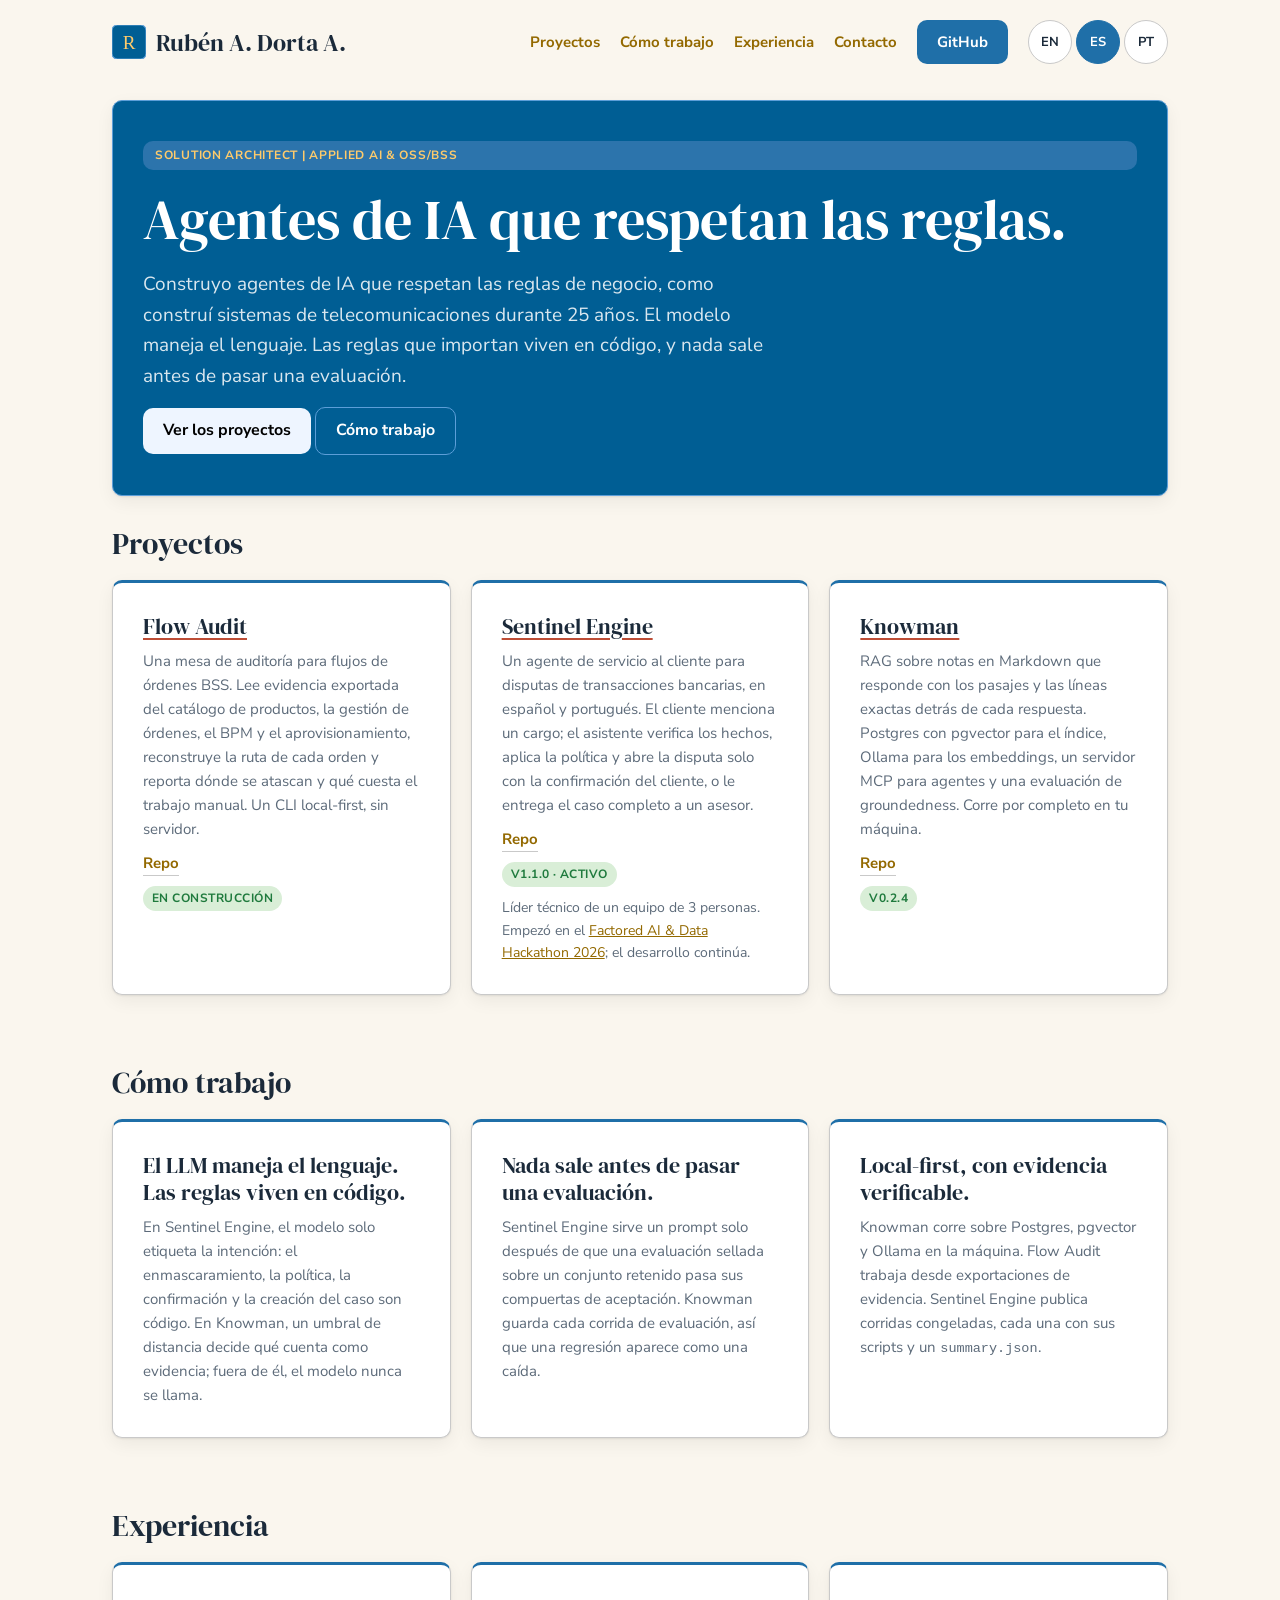
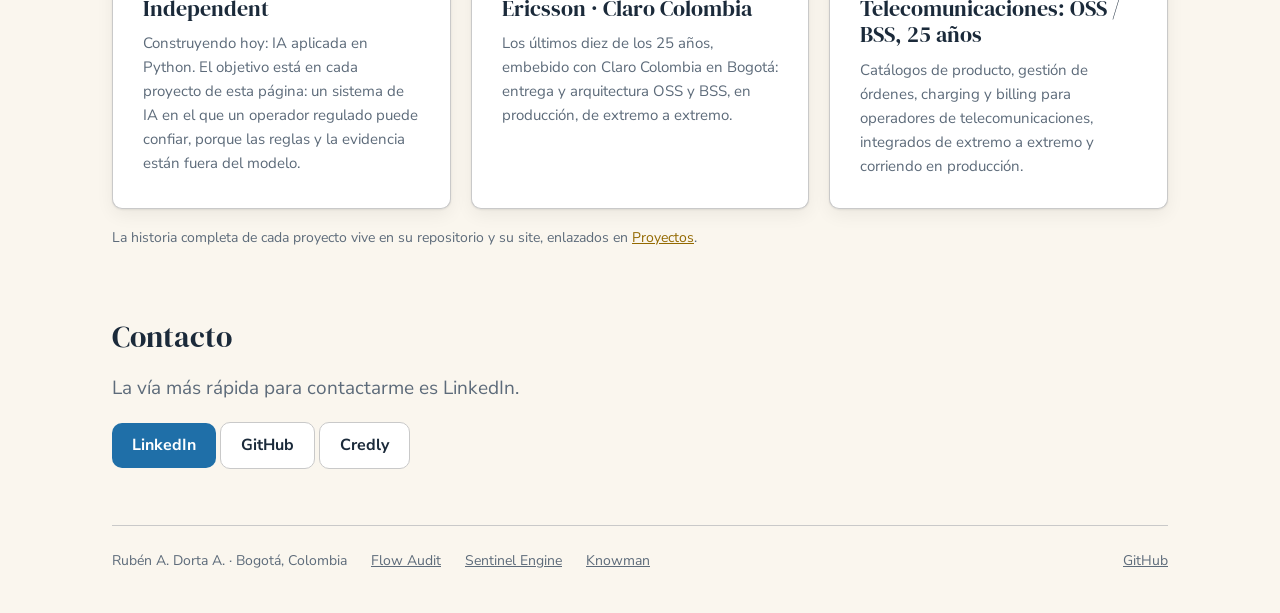
==== es-419/index.html @ e58eb640 "feat: add language buttons and es-419 and pt-br pages The site was English only while every project " ====
<!doctype html>
<html lang="es-419">
<head>
<meta charset="utf-8">
<meta name="viewport" content="width=device-width, initial-scale=1">
<title>Rubén A. Dorta A. · Solution Architect | Applied AI &amp; OSS/BSS</title>
<meta name="description" content="Solution Architect en Bogotá. 25 años de OSS/BSS en telecom detrás de agentes de IA, sistemas RAG y evaluaciones en Python: el modelo maneja el lenguaje, las reglas viven en código.">
<meta name="color-scheme" content="light dark">
<link rel="icon" href="../favicon.svg" type="image/svg+xml">
<link rel="stylesheet" href="../style.css">
<link rel="alternate" hreflang="en" href="https://rdorta27.github.io/">
<link rel="alternate" hreflang="es-419" href="https://rdorta27.github.io/es-419/">
<link rel="alternate" hreflang="pt-BR" href="https://rdorta27.github.io/pt-br/">
<link rel="alternate" hreflang="x-default" href="https://rdorta27.github.io/">
</head>
<body>
<a class="skip" href="#main">Saltar al contenido</a>
<div class="wrap">
  <header class="top">
    <a class="logo" href="index.html"><img src="../favicon.svg" width="34" height="34" alt="">Rubén A. Dorta A.</a>
    <nav aria-label="Principal"><a href="#projects">Proyectos</a><a href="#how">Cómo trabajo</a><a href="#experience">Experiencia</a><a href="#contact">Contacto</a><a class="cta" href="https://github.com/rdorta27">GitHub</a></nav>
    <nav class="langs" aria-label="Idioma"><a href="../" hreflang="en" lang="en">EN</a><a href="/" hreflang="es-419" lang="es-419" aria-current="true">ES</a><a href="../pt-br/" hreflang="pt-BR" lang="pt-BR">PT</a></nav>
  </header>

  <main id="main">
    <section id="home">
      <span class="eyebrow">Solution Architect | Applied AI &amp; OSS/BSS</span>
      <h1>Agentes de IA que <span>respetan las reglas</span>.</h1>
      <p class="lead">Construyo agentes de IA que respetan las reglas de negocio, como construí sistemas de telecomunicaciones durante 25 años. El modelo maneja el lenguaje. Las reglas que importan viven en código, y nada sale antes de pasar una evaluación.</p>
      <div class="row">
        <a class="btn" href="#projects">Ver los proyectos</a>
        <a class="btn alt" href="#how">Cómo trabajo</a>
      </div>
    </section>

    <section id="projects" aria-labelledby="projects-h">
      <h2 id="projects-h">Proyectos</h2>
      <div class="grid two">
        <article class="card project">
          <h3><a href="https://rdorta27.github.io/flow-audit-site/">Flow Audit</a></h3>
          <p>Una mesa de auditoría para flujos de órdenes BSS. Lee evidencia exportada del catálogo de productos, la gestión de órdenes, el BPM y el aprovisionamiento, reconstruye la ruta de cada orden y reporta dónde se atascan y qué cuesta el trabajo manual. Un CLI local-first, sin servidor.</p>
          <div class="links"><a href="https://github.com/rdorta27/flow-audit">Repo</a></div>
          <span class="status">En construcción</span>
        </article>
        <article class="card project">
          <h3><a href="https://rdorta27.github.io/sentinel-engine-site/">Sentinel Engine</a></h3>
          <p>Un agente de servicio al cliente para disputas de transacciones bancarias, en español y portugués. El cliente menciona un cargo; el asistente verifica los hechos, aplica la política y abre la disputa solo con la confirmación del cliente, o le entrega el caso completo a un asesor.</p>
          <div class="links"><a href="https://github.com/rdorta27/sentinel-engine">Repo</a></div>
          <span class="status">v1.1.0 · activo</span>
          <p class="note">Líder técnico de un equipo de 3 personas. Empezó en el <a href="https://github.com/rdorta27/factored-hackathon-2026-sentinel-engine">Factored AI &amp; Data Hackathon 2026</a>; el desarrollo continúa.</p>
        </article>
        <article class="card project">
          <h3><a href="https://rdorta27.github.io/knowman-site/">Knowman</a></h3>
          <p>RAG sobre notas en Markdown que responde con los pasajes y las líneas exactas detrás de cada respuesta. Postgres con pgvector para el índice, Ollama para los embeddings, un servidor MCP para agentes y una evaluación de groundedness. Corre por completo en tu máquina.</p>
          <div class="links"><a href="https://github.com/rdorta27/knowman">Repo</a></div>
          <span class="status">v0.2.4</span>
        </article>
      </div>
    </section>

    <section id="how" aria-labelledby="how-h">
      <h2 id="how-h">Cómo trabajo</h2>
      <div class="grid">
        <div class="card">
          <h3>El LLM maneja el lenguaje. Las reglas viven en código.</h3>
          <p>En Sentinel Engine, el modelo solo etiqueta la intención: el enmascaramiento, la política, la confirmación y la creación del caso son código. En Knowman, un umbral de distancia decide qué cuenta como evidencia; fuera de él, el modelo nunca se llama.</p>
        </div>
        <div class="card">
          <h3>Nada sale antes de pasar una evaluación.</h3>
          <p>Sentinel Engine sirve un prompt solo después de que una evaluación sellada sobre un conjunto retenido pasa sus compuertas de aceptación. Knowman guarda cada corrida de evaluación, así que una regresión aparece como una caída.</p>
        </div>
        <div class="card">
          <h3>Local-first, con evidencia verificable.</h3>
          <p>Knowman corre sobre Postgres, pgvector y Ollama en la máquina. Flow Audit trabaja desde exportaciones de evidencia. Sentinel Engine publica corridas congeladas, cada una con sus scripts y un <code>summary.json</code>.</p>
        </div>
      </div>
    </section>

    <section id="experience" aria-labelledby="experience-h">
      <h2 id="experience-h">Experiencia</h2>
      <div class="grid two">
        <div class="card">
          <h3>Independent</h3>
          <p>Construyendo hoy: IA aplicada en Python. El objetivo está en cada proyecto de esta página: un sistema de IA en el que un operador regulado puede confiar, porque las reglas y la evidencia están fuera del modelo.</p>
        </div>
        <div class="card">
          <h3>Ericsson · Claro Colombia</h3>
          <p>Los últimos diez de los 25 años, embebido con Claro Colombia en Bogotá: entrega y arquitectura OSS y BSS, en producción, de extremo a extremo.</p>
        </div>
        <div class="card">
          <h3>Telecomunicaciones: OSS / BSS, 25 años</h3>
          <p>Catálogos de producto, gestión de órdenes, charging y billing para operadores de telecomunicaciones, integrados de extremo a extremo y corriendo en producción.</p>
        </div>
      </div>
      <p class="note">La historia completa de cada proyecto vive en su repositorio y su site, enlazados en <a href="#projects">Proyectos</a>.</p>
    </section>

    <section id="contact" aria-labelledby="contact-h">
      <h2 id="contact-h">Contacto</h2>
      <p class="lead">La vía más rápida para contactarme es LinkedIn.</p>
      <div class="row">
        <a class="btn" href="https://www.linkedin.com/in/ruben-a-dorta/">LinkedIn</a>
        <a class="btn alt" href="https://github.com/rdorta27">GitHub</a>
        <a class="btn alt" href="https://www.credly.com/users/ruben-dorta/badges">Credly</a>
      </div>
    </section>
  </main>

  <footer>
    <span>Rubén A. Dorta A. · Bogotá, Colombia</span>
    <a href="https://github.com/rdorta27/flow-audit">Flow Audit</a>
    <a href="https://github.com/rdorta27/sentinel-engine">Sentinel Engine</a>
    <a href="https://github.com/rdorta27/knowman">Knowman</a>
    <a class="grow" href="https://github.com/rdorta27">GitHub</a>
  </footer>
</div>
</body>
</html>
---- style.css ----
/* Personal site of Rubén Dorta.
   Theme: "Mediterráneo", from Theme Studio (~/theme-studio, core/www/styles/themes/mediterraneo.css).
   Palette by Theme Studio: cream background, tile blue, terracotta and gold; the hero carries
   the theme's color view (azulejo deep blue #005e94). Dark mode from the theme's dark view.
   Fonts: DM Serif Display (headings, 400) and Nunito Sans (body), OFL, served from fonts/. */

@font-face {
  font-family: "DM Serif Display";
  font-style: normal;
  font-weight: 400;
  font-display: swap;
  src: url("fonts/dm-serif-display/dm-serif-display-400.woff2") format("woff2");
}
@font-face {
  font-family: "Nunito Sans";
  font-style: normal;
  font-weight: 400;
  font-display: swap;
  src: url("fonts/nunito-sans/nunito-sans-400.woff2") format("woff2");
}
@font-face {
  font-family: "Nunito Sans";
  font-style: normal;
  font-weight: 700;
  font-display: swap;
  src: url("fonts/nunito-sans/nunito-sans-700.woff2") format("woff2");
}

:root {
  --bg: #faf6ee; --card: #ffffff; --ink: #1b2a3a; --muted: #5d6b7a;
  --line: #c9c9c9; --line-strong: #939393;
  --brand: #1f6fa8; --brand-hover: #0d669f; --on-brand: #ffffff;
  --deep: #005e94; --deep-card: #2c74ac; --deep-border: #5c9ed8;
  --accent: #936900; --accent-hover: #805b00; --tile-accent: #fff2e3;
  --secondary: #bd4d36;
  --ok: #1f7a3d; --ok-bg: #d9eed7;
  --focus: #936900;
  --serif: "DM Serif Display", Georgia, serif;
  --sans: "Nunito Sans", system-ui, -apple-system, "Segoe UI", Roboto, Arial, sans-serif;
  --mono: ui-monospace, "Liberation Mono", Menlo, Consolas, monospace;
  --radius: 10px;
  --shadow: 0 1px 2px rgba(0, 0, 0, 0.08), 0 6px 18px rgba(0, 0, 0, 0.06);
  --shadow-strong: 0 2px 4px rgba(0, 0, 0, 0.10), 0 12px 32px rgba(0, 0, 0, 0.10);
}
@media (prefers-color-scheme: dark) {
  :root:not([data-theme="light"]) {
    --bg: #10202e; --card: #182c3d; --ink: #f3ece0; --muted: #b1c1d4;
    --line: #3a4a59; --line-strong: #6a7a8b;
    --brand: #5fa8d8; --brand-hover: #68b1e1; --on-brand: #000000;
    --deep: #005e94; --deep-card: #2c74ac; --deep-border: #97ccff;
    --accent: #f2c14e; --accent-hover: #fac855; --tile-accent: #43321a;
    --secondary: #e07a5f;
    --ok: #4ca360; --ok-bg: #283929;
    --focus: #f2c14e;
    --shadow: none; --shadow-strong: none;
  }
}
*, *::before, *::after { box-sizing: border-box; }
html { scroll-behavior: smooth; }
body { margin: 0; background: var(--bg); color: var(--ink); font: 400 16px/1.6 var(--sans); }
::selection { background: #f2bd58; }
a { color: var(--accent); }
a:hover { color: var(--accent-hover); }
:focus-visible { outline: 2px solid var(--focus); outline-offset: 2px; }
.skip { position: absolute; left: -999px; top: 8px; background: var(--brand); color: var(--on-brand); padding: 8px 14px; border-radius: var(--radius); z-index: 10; }
.skip:focus { left: 8px; }
.wrap { max-width: 1120px; margin: 0 auto; padding: 0 32px; }
@media (max-width: 520px) { .wrap { padding: 0 16px; } }

header.top { display: flex; align-items: center; gap: 12px 20px; padding: 20px 0; flex-wrap: wrap; }
.logo { display: flex; align-items: center; gap: 10px; font: 400 24px var(--serif); color: var(--ink); text-decoration: none; }
nav { margin-left: auto; display: flex; gap: 6px 20px; flex-wrap: wrap; font-weight: 600; font-size: 15px; align-items: center; }
nav a { text-decoration: none; padding: 8px 0; }
.langs { display: inline-flex; gap: 4px; margin-left: 0; }
.langs a { display: inline-flex; align-items: center; justify-content: center; min-height: 44px; min-width: 44px; padding: 0 10px; border: 1px solid var(--line); border-radius: 999px; background: var(--card); font: 700 13px var(--sans); text-decoration: none; color: var(--ink); }
.langs a:hover { border-color: var(--line-strong); color: var(--ink); }
.langs a[aria-current="true"] { background: var(--brand); border-color: var(--brand); color: var(--on-brand); }
nav a.cta, .btn { display: inline-flex; align-items: center; min-height: 44px; padding: 10px 20px; border-radius: var(--radius); background: var(--brand); color: var(--on-brand); font-weight: 700; text-decoration: none; }
nav a.cta:hover, .btn:hover { background: var(--brand-hover); color: var(--on-brand); }
.btn.alt { background: var(--card); color: var(--ink); border: 1px solid var(--line); font-weight: 600; }
.btn.alt:hover { background: var(--card); color: var(--ink); border-color: var(--line-strong); }

.eyebrow { display: inline-block; font-size: 12px; font-weight: 700; letter-spacing: .06em; text-transform: uppercase; padding: 5px 12px; border-radius: var(--radius); background: var(--tile-accent); color: var(--accent); }
h1, h2, h3 { font-family: var(--serif); font-weight: 400; line-height: 1.2; margin: 0; }
h1 { font-size: clamp(34px, 6vw, 56px); }
h2 { font-size: clamp(26px, 4vw, 30px); }
h3 { font-size: 20px; }
.lead { font-size: 19px; color: var(--muted); max-width: 620px; margin: 0; }
section { padding: 30px 0 40px; display: flex; flex-direction: column; gap: 18px; }

/* Hero: the theme's color view — the deep azulejo band */
#home {
  background: var(--deep); color: #ffffff; border: 1px solid var(--deep-border);
  border-radius: var(--radius); box-shadow: var(--shadow);
  margin-top: 16px; padding: 40px 30px; gap: 16px;
}
#home .lead { color: #ffffff; opacity: .85; }
#home a { color: var(--tile-accent); }
#home a:hover { color: #fff5ea; }
#home .eyebrow { background: var(--deep-card); color: #ffcb6b; }
/* Buttons on the azulejo band: the theme's color-view components. */
#home .btn { background: #eef5ff; color: #000000; }
#home .btn:hover { background: #f0f6ff; color: #000000; }
#home .btn.alt { background: transparent; color: #ffffff; border: 1px solid var(--deep-border); }
#home .btn.alt:hover { background: rgba(255, 255, 255, 0.10); color: #ffffff; border-color: #ffffff; }

.grid { display: grid; grid-template-columns: repeat(auto-fit, minmax(260px, 1fr)); gap: 20px; }
.grid.two { grid-template-columns: repeat(auto-fit, minmax(300px, 1fr)); }
.card { background: var(--card); border: 1px solid var(--line); border-top: 3px solid var(--brand); border-radius: var(--radius); padding: 30px; display: flex; flex-direction: column; gap: 10px; min-width: 0; box-shadow: var(--shadow); }
.card p { margin: 0; color: var(--muted); font-size: 15px; line-height: 1.6; }
.card h3 { font-size: 22px; }
.card h3 a { color: var(--ink); text-decoration: underline; text-decoration-color: var(--secondary); text-decoration-thickness: 2px; text-underline-offset: 4px; }
.card h3 a:hover { color: var(--accent); }
.card .links { display: flex; gap: 16px; font-weight: 700; font-size: 15px; }
.card .links a { text-decoration: none; border-bottom: 1px solid var(--line); }
.card .links a:hover { border-bottom-color: var(--accent); }
.card p.note { font-size: 14px; }
.card p.note a { text-decoration: underline; }
.status { align-self: flex-start; font-size: 12px; font-weight: 700; letter-spacing: .04em; text-transform: uppercase; padding: 3px 9px; border-radius: 999px; background: var(--ok-bg); color: var(--ok); }
code { font-family: var(--mono); font-size: .9em; overflow-wrap: anywhere; }
.note { font-size: 14px; color: var(--muted); margin: 0; }

footer { border-top: 1px solid var(--line); margin-top: 16px; padding: 24px 0 40px; display: flex; gap: 12px 24px; flex-wrap: wrap; font-size: 14px; color: var(--muted); }
footer a { color: var(--muted); }
footer a:hover { color: var(--accent); }
footer .grow { margin-left: auto; }
@media (max-width: 520px) { .grow { margin-left: 0; } .lead { font-size: 17px; } .langs a { min-width: 0; padding: 0 8px; font-size: 12px; } }
@media (prefers-reduced-motion: reduce) { html { scroll-behavior: auto; } }
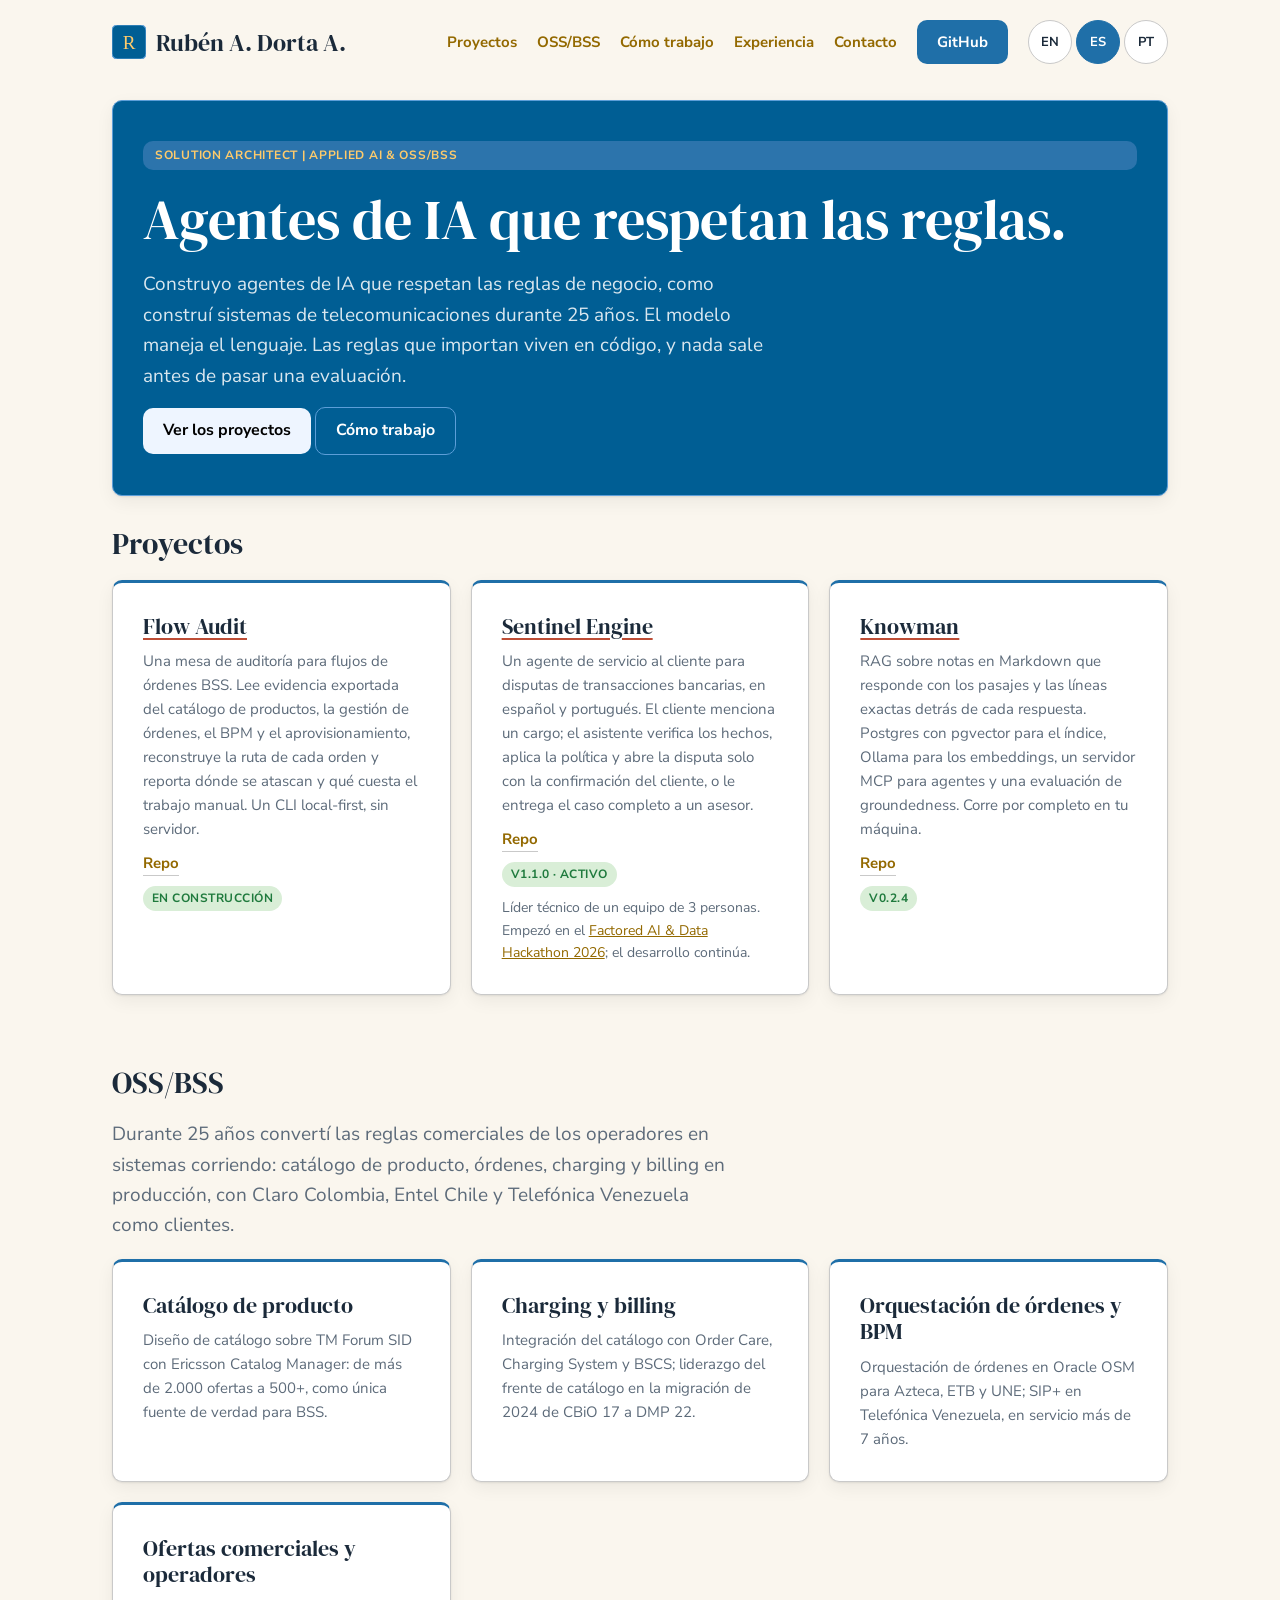
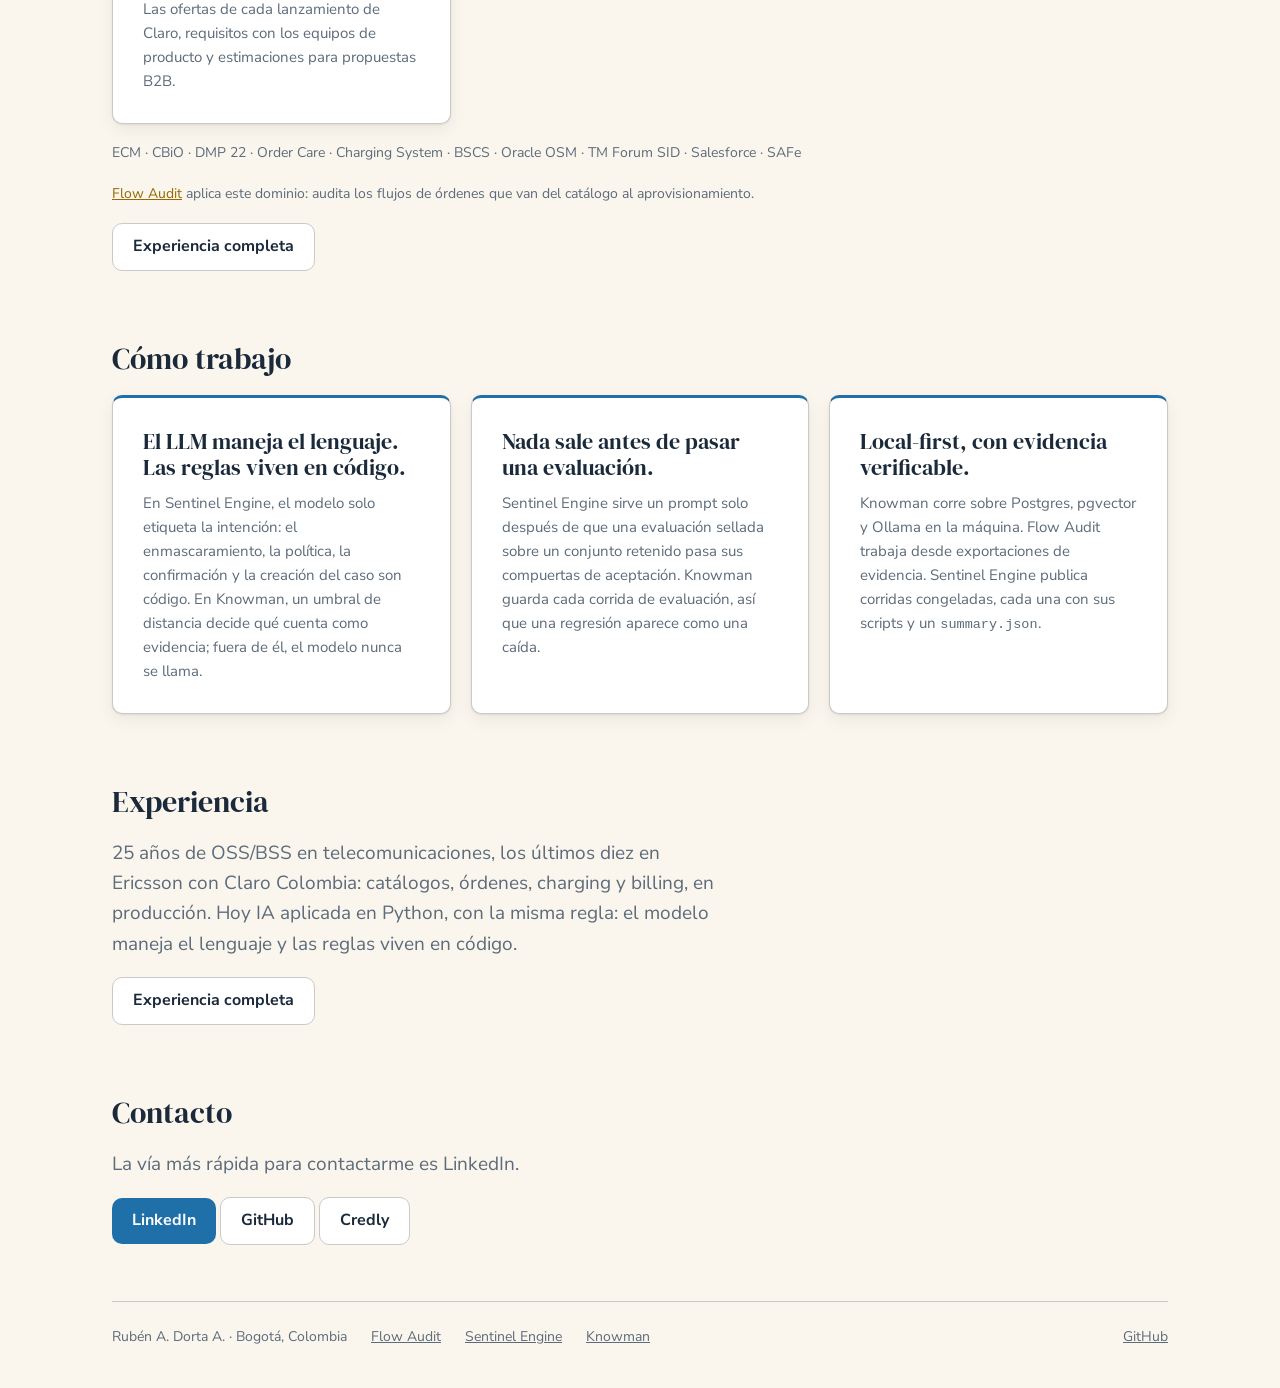
==== commit 219dbf1d: "feat: experience page and OSS/BSS section across the three languages The profile lacked a place for " ====
--- a/es-419/index.html
+++ b/es-419/index.html
@@ -4,7 +4,7 @@
 <meta charset="utf-8">
 <meta name="viewport" content="width=device-width, initial-scale=1">
 <title>Rubén A. Dorta A. · Solution Architect | Applied AI &amp; OSS/BSS</title>
-<meta name="description" content="Solution Architect en Bogotá. 25 años de OSS/BSS en telecom detrás de agentes de IA, sistemas RAG y evaluaciones en Python: el modelo maneja el lenguaje, las reglas viven en código.">
+<meta name="description" content="Solution Architect en Bogotá. 25 años de OSS/BSS en telecom — catálogo de producto, órdenes, charging y billing, en producción — detrás de agentes de IA, sistemas RAG y evaluaciones en Python: el modelo maneja el lenguaje, las reglas viven en código.">
 <meta name="color-scheme" content="light dark">
 <link rel="icon" href="../favicon.svg" type="image/svg+xml">
 <link rel="stylesheet" href="../style.css">
@@ -18,7 +18,7 @@
 <div class="wrap">
   <header class="top">
     <a class="logo" href="index.html"><img src="../favicon.svg" width="34" height="34" alt="">Rubén A. Dorta A.</a>
-    <nav aria-label="Principal"><a href="#projects">Proyectos</a><a href="#how">Cómo trabajo</a><a href="#experience">Experiencia</a><a href="#contact">Contacto</a><a class="cta" href="https://github.com/rdorta27">GitHub</a></nav>
+    <nav aria-label="Principal"><a href="#projects">Proyectos</a><a href="#oss-bss">OSS/BSS</a><a href="#how">Cómo trabajo</a><a href="experience.html">Experiencia</a><a href="#contact">Contacto</a><a class="cta" href="https://github.com/rdorta27">GitHub</a></nav>
     <nav class="langs" aria-label="Idioma"><a href="../" hreflang="en" lang="en">EN</a><a href="/" hreflang="es-419" lang="es-419" aria-current="true">ES</a><a href="../pt-br/" hreflang="pt-BR" lang="pt-BR">PT</a></nav>
   </header>
 
@@ -58,6 +58,20 @@
       </div>
     </section>
 
+    <section id="oss-bss" aria-labelledby="oss-bss-h">
+      <h2 id="oss-bss-h">OSS/BSS</h2>
+      <p class="lead">Durante 25 años convertí las reglas comerciales de los operadores en sistemas corriendo: catálogo de producto, órdenes, charging y billing en producción, con Claro Colombia, Entel Chile y Telefónica Venezuela como clientes.</p>
+      <div class="grid two">
+        <div class="card"><h3>Catálogo de producto</h3><p>Diseño de catálogo sobre TM Forum SID con Ericsson Catalog Manager: de más de 2.000 ofertas a 500+, como única fuente de verdad para BSS.</p></div>
+        <div class="card"><h3>Charging y billing</h3><p>Integración del catálogo con Order Care, Charging System y BSCS; liderazgo del frente de catálogo en la migración de 2024 de CBiO 17 a DMP 22.</p></div>
+        <div class="card"><h3>Orquestación de órdenes y BPM</h3><p>Orquestación de órdenes en Oracle OSM para Azteca, ETB y UNE; SIP+ en Telefónica Venezuela, en servicio más de 7 años.</p></div>
+        <div class="card"><h3>Ofertas comerciales y operadores</h3><p>Las ofertas de cada lanzamiento de Claro, requisitos con los equipos de producto y estimaciones para propuestas B2B.</p></div>
+      </div>
+      <p class="note">ECM · CBiO · DMP 22 · Order Care · Charging System · BSCS · Oracle OSM · TM Forum SID · Salesforce · SAFe</p>
+      <p class="note"><a href="https://rdorta27.github.io/flow-audit-site/">Flow Audit</a> aplica este dominio: audita los flujos de órdenes que van del catálogo al aprovisionamiento.</p>
+      <div class="row"><a class="btn alt" href="experience.html">Experiencia completa</a></div>
+    </section>
+
     <section id="how" aria-labelledby="how-h">
       <h2 id="how-h">Cómo trabajo</h2>
       <div class="grid">
@@ -78,21 +92,8 @@
 
     <section id="experience" aria-labelledby="experience-h">
       <h2 id="experience-h">Experiencia</h2>
-      <div class="grid two">
-        <div class="card">
-          <h3>Independent</h3>
-          <p>Construyendo hoy: IA aplicada en Python. El objetivo está en cada proyecto de esta página: un sistema de IA en el que un operador regulado puede confiar, porque las reglas y la evidencia están fuera del modelo.</p>
-        </div>
-        <div class="card">
-          <h3>Ericsson · Claro Colombia</h3>
-          <p>Los últimos diez de los 25 años, embebido con Claro Colombia en Bogotá: entrega y arquitectura OSS y BSS, en producción, de extremo a extremo.</p>
-        </div>
-        <div class="card">
-          <h3>Telecomunicaciones: OSS / BSS, 25 años</h3>
-          <p>Catálogos de producto, gestión de órdenes, charging y billing para operadores de telecomunicaciones, integrados de extremo a extremo y corriendo en producción.</p>
-        </div>
-      </div>
-      <p class="note">La historia completa de cada proyecto vive en su repositorio y su site, enlazados en <a href="#projects">Proyectos</a>.</p>
+      <p class="lead">25 años de OSS/BSS en telecomunicaciones, los últimos diez en Ericsson con Claro Colombia: catálogos, órdenes, charging y billing, en producción. Hoy IA aplicada en Python, con la misma regla: el modelo maneja el lenguaje y las reglas viven en código.</p>
+      <div class="row"><a class="btn alt" href="experience.html">Experiencia completa</a></div>
     </section>
 
     <section id="contact" aria-labelledby="contact-h">
--- a/style.css
+++ b/style.css
@@ -89,20 +89,29 @@
 section { padding: 30px 0 40px; display: flex; flex-direction: column; gap: 18px; }
 
 /* Hero: the theme's color view — the deep azulejo band */
-#home {
+#home, .band {
   background: var(--deep); color: #ffffff; border: 1px solid var(--deep-border);
   border-radius: var(--radius); box-shadow: var(--shadow);
   margin-top: 16px; padding: 40px 30px; gap: 16px;
 }
-#home .lead { color: #ffffff; opacity: .85; }
-#home a { color: var(--tile-accent); }
-#home a:hover { color: #fff5ea; }
-#home .eyebrow { background: var(--deep-card); color: #ffcb6b; }
+#home .lead, .band .lead { color: #ffffff; opacity: .85; }
+#home a, .band a { color: var(--tile-accent); }
+#home a:hover, .band a:hover { color: #fff5ea; }
+#home .eyebrow, .band .eyebrow { background: var(--deep-card); color: #ffcb6b; }
 /* Buttons on the azulejo band: the theme's color-view components. */
-#home .btn { background: #eef5ff; color: #000000; }
-#home .btn:hover { background: #f0f6ff; color: #000000; }
-#home .btn.alt { background: transparent; color: #ffffff; border: 1px solid var(--deep-border); }
-#home .btn.alt:hover { background: rgba(255, 255, 255, 0.10); color: #ffffff; border-color: #ffffff; }
+#home .btn, .band .btn { background: #eef5ff; color: #000000; }
+#home .btn:hover, .band .btn:hover { background: #f0f6ff; color: #000000; }
+#home .btn.alt, .band .btn.alt { background: transparent; color: #ffffff; border: 1px solid var(--deep-border); }
+#home .btn.alt:hover, .band .btn.alt:hover { background: rgba(255, 255, 255, 0.10); color: #ffffff; border-color: #ffffff; }
+
+/* Reverse-chronological timeline for the full experience page */
+.timeline { list-style: none; margin: 0; padding: 4px 0 4px 22px; border-left: 2px solid var(--line-strong); display: flex; flex-direction: column; gap: 30px; }
+.timeline .entry { position: relative; display: flex; flex-direction: column; gap: 6px; }
+.timeline .entry::before { content: ""; position: absolute; left: -29px; top: 7px; width: 12px; height: 12px; border-radius: 999px; background: var(--brand); box-shadow: 0 0 0 3px var(--bg); }
+.entry .role { font: 400 22px var(--serif); margin: 0; color: var(--ink); }
+.entry .meta { color: var(--muted); font-weight: 700; font-size: 14px; }
+.entry .context { margin: 0; color: var(--muted); font-size: 15px; }
+.entry .context b { color: var(--ink); }
 
 .grid { display: grid; grid-template-columns: repeat(auto-fit, minmax(260px, 1fr)); gap: 20px; }
 .grid.two { grid-template-columns: repeat(auto-fit, minmax(300px, 1fr)); }
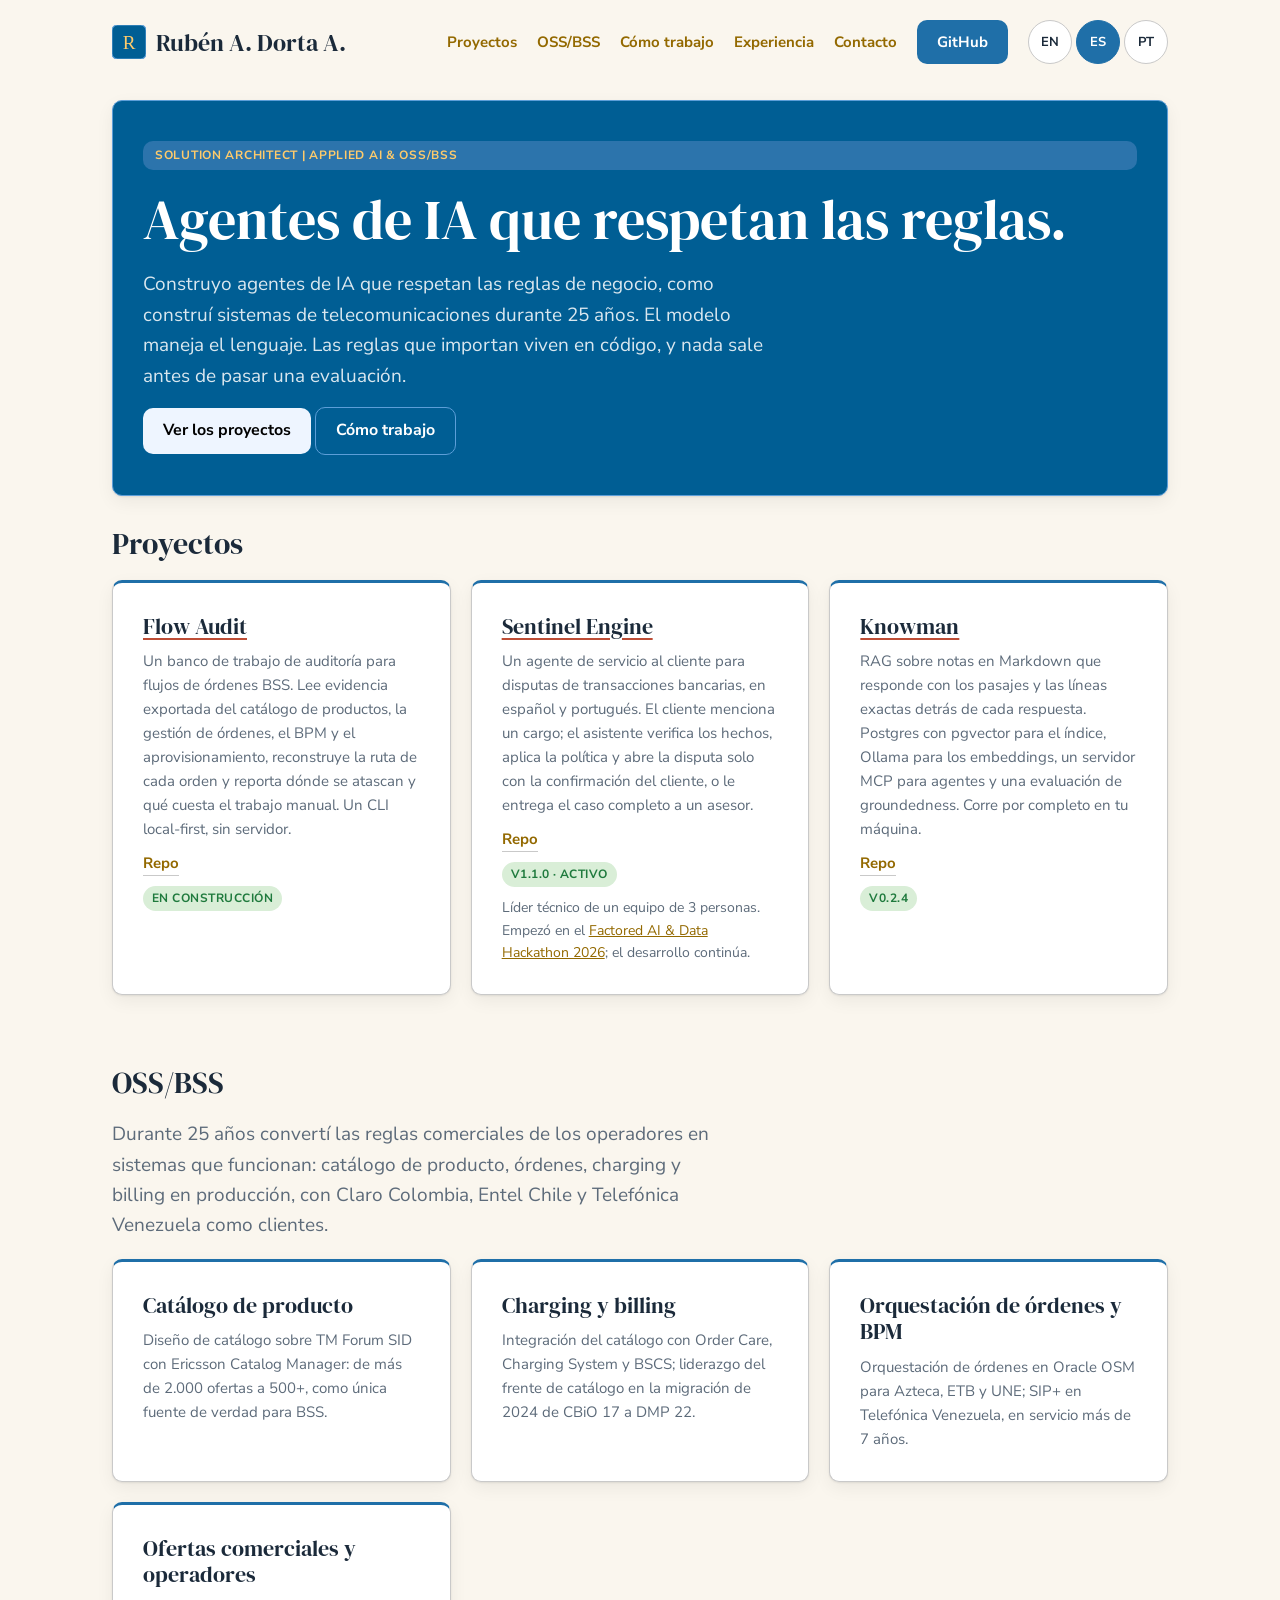
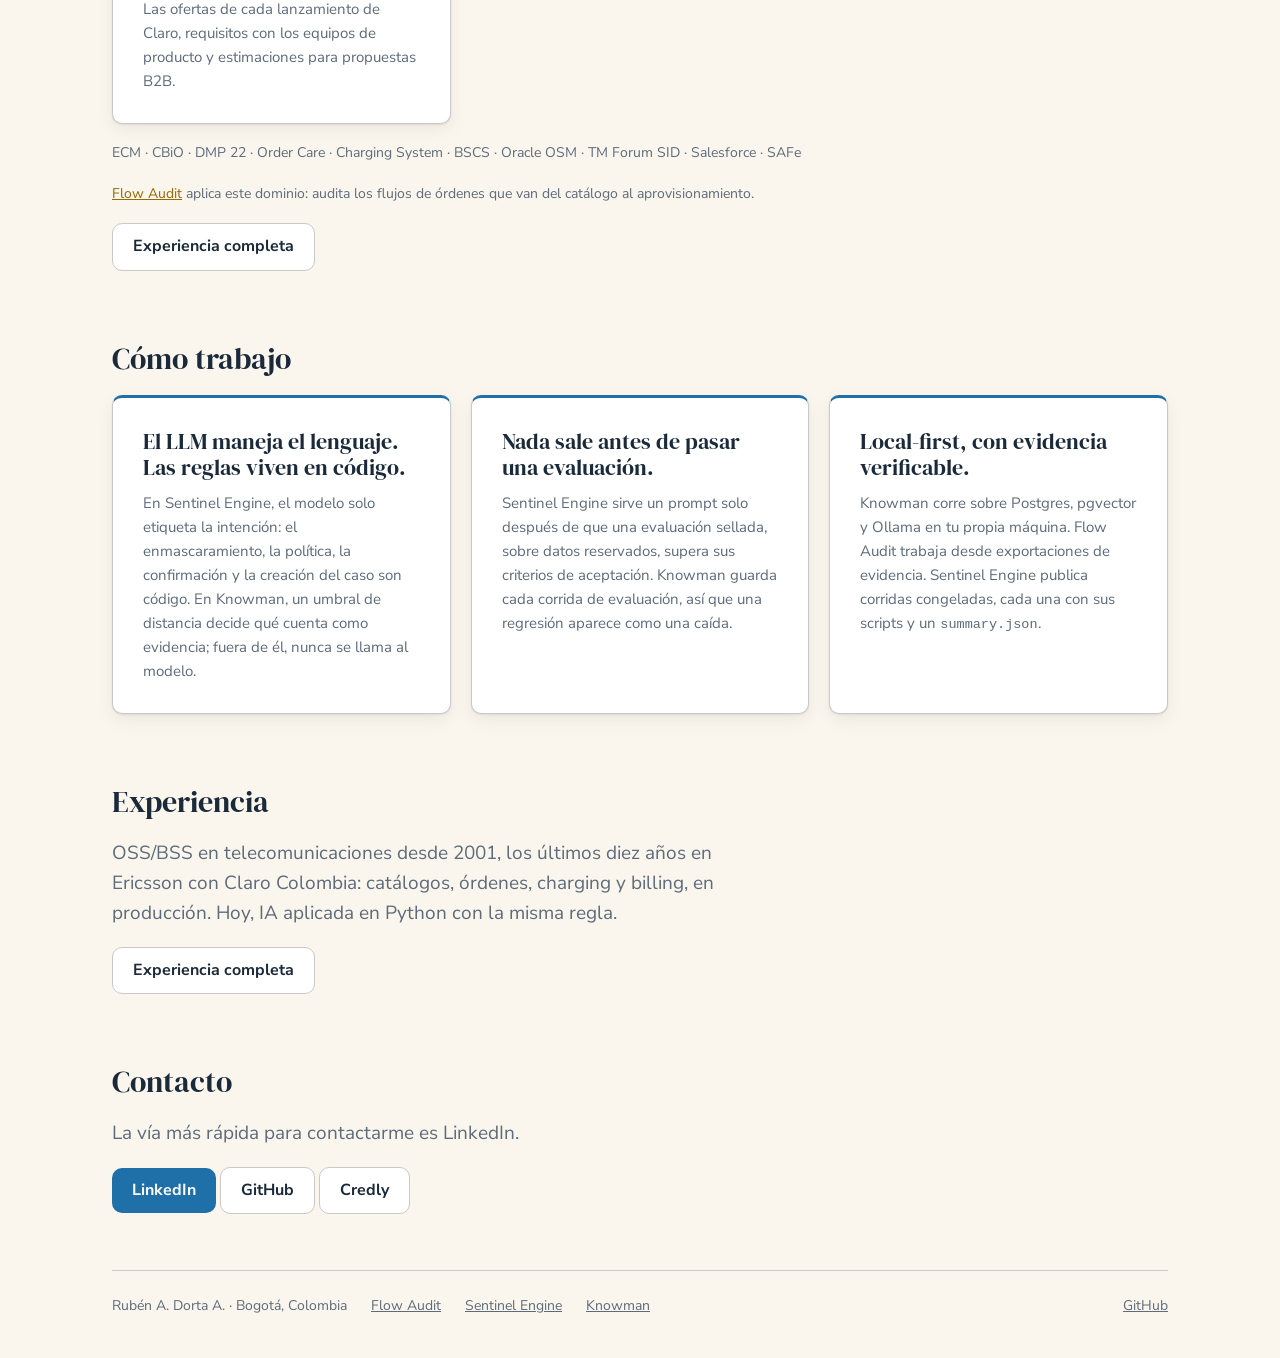
==== commit d774e4c6: "feat: refine experience copy and drop template leftovers The timeline wording now matches how the wo" ====
--- a/es-419/index.html
+++ b/es-419/index.html
@@ -19,7 +19,7 @@
   <header class="top">
     <a class="logo" href="index.html"><img src="../favicon.svg" width="34" height="34" alt="">Rubén A. Dorta A.</a>
     <nav aria-label="Principal"><a href="#projects">Proyectos</a><a href="#oss-bss">OSS/BSS</a><a href="#how">Cómo trabajo</a><a href="experience.html">Experiencia</a><a href="#contact">Contacto</a><a class="cta" href="https://github.com/rdorta27">GitHub</a></nav>
-    <nav class="langs" aria-label="Idioma"><a href="../" hreflang="en" lang="en">EN</a><a href="/" hreflang="es-419" lang="es-419" aria-current="true">ES</a><a href="../pt-br/" hreflang="pt-BR" lang="pt-BR">PT</a></nav>
+    <nav class="langs" aria-label="Idioma"><a href="../" hreflang="en" lang="en">EN</a><a href="./" hreflang="es-419" lang="es-419" aria-current="true">ES</a><a href="../pt-br/" hreflang="pt-BR" lang="pt-BR">PT</a></nav>
   </header>
 
   <main id="main">
@@ -38,7 +38,7 @@
       <div class="grid two">
         <article class="card project">
           <h3><a href="https://rdorta27.github.io/flow-audit-site/">Flow Audit</a></h3>
-          <p>Una mesa de auditoría para flujos de órdenes BSS. Lee evidencia exportada del catálogo de productos, la gestión de órdenes, el BPM y el aprovisionamiento, reconstruye la ruta de cada orden y reporta dónde se atascan y qué cuesta el trabajo manual. Un CLI local-first, sin servidor.</p>
+          <p>Un banco de trabajo de auditoría para flujos de órdenes BSS. Lee evidencia exportada del catálogo de productos, la gestión de órdenes, el BPM y el aprovisionamiento, reconstruye la ruta de cada orden y reporta dónde se atascan y qué cuesta el trabajo manual. Un CLI local-first, sin servidor.</p>
           <div class="links"><a href="https://github.com/rdorta27/flow-audit">Repo</a></div>
           <span class="status">En construcción</span>
         </article>
@@ -60,7 +60,7 @@
 
     <section id="oss-bss" aria-labelledby="oss-bss-h">
       <h2 id="oss-bss-h">OSS/BSS</h2>
-      <p class="lead">Durante 25 años convertí las reglas comerciales de los operadores en sistemas corriendo: catálogo de producto, órdenes, charging y billing en producción, con Claro Colombia, Entel Chile y Telefónica Venezuela como clientes.</p>
+      <p class="lead">Durante 25 años convertí las reglas comerciales de los operadores en sistemas que funcionan: catálogo de producto, órdenes, charging y billing en producción, con Claro Colombia, Entel Chile y Telefónica Venezuela como clientes.</p>
       <div class="grid two">
         <div class="card"><h3>Catálogo de producto</h3><p>Diseño de catálogo sobre TM Forum SID con Ericsson Catalog Manager: de más de 2.000 ofertas a 500+, como única fuente de verdad para BSS.</p></div>
         <div class="card"><h3>Charging y billing</h3><p>Integración del catálogo con Order Care, Charging System y BSCS; liderazgo del frente de catálogo en la migración de 2024 de CBiO 17 a DMP 22.</p></div>
@@ -77,22 +77,22 @@
       <div class="grid">
         <div class="card">
           <h3>El LLM maneja el lenguaje. Las reglas viven en código.</h3>
-          <p>En Sentinel Engine, el modelo solo etiqueta la intención: el enmascaramiento, la política, la confirmación y la creación del caso son código. En Knowman, un umbral de distancia decide qué cuenta como evidencia; fuera de él, el modelo nunca se llama.</p>
+          <p>En Sentinel Engine, el modelo solo etiqueta la intención: el enmascaramiento, la política, la confirmación y la creación del caso son código. En Knowman, un umbral de distancia decide qué cuenta como evidencia; fuera de él, nunca se llama al modelo.</p>
         </div>
         <div class="card">
           <h3>Nada sale antes de pasar una evaluación.</h3>
-          <p>Sentinel Engine sirve un prompt solo después de que una evaluación sellada sobre un conjunto retenido pasa sus compuertas de aceptación. Knowman guarda cada corrida de evaluación, así que una regresión aparece como una caída.</p>
+          <p>Sentinel Engine sirve un prompt solo después de que una evaluación sellada, sobre datos reservados, supera sus criterios de aceptación. Knowman guarda cada corrida de evaluación, así que una regresión aparece como una caída.</p>
         </div>
         <div class="card">
           <h3>Local-first, con evidencia verificable.</h3>
-          <p>Knowman corre sobre Postgres, pgvector y Ollama en la máquina. Flow Audit trabaja desde exportaciones de evidencia. Sentinel Engine publica corridas congeladas, cada una con sus scripts y un <code>summary.json</code>.</p>
+          <p>Knowman corre sobre Postgres, pgvector y Ollama en tu propia máquina. Flow Audit trabaja desde exportaciones de evidencia. Sentinel Engine publica corridas congeladas, cada una con sus scripts y un <code>summary.json</code>.</p>
         </div>
       </div>
     </section>
 
     <section id="experience" aria-labelledby="experience-h">
       <h2 id="experience-h">Experiencia</h2>
-      <p class="lead">25 años de OSS/BSS en telecomunicaciones, los últimos diez en Ericsson con Claro Colombia: catálogos, órdenes, charging y billing, en producción. Hoy IA aplicada en Python, con la misma regla: el modelo maneja el lenguaje y las reglas viven en código.</p>
+      <p class="lead">OSS/BSS en telecomunicaciones desde 2001, los últimos diez años en Ericsson con Claro Colombia: catálogos, órdenes, charging y billing, en producción. Hoy, IA aplicada en Python con la misma regla.</p>
       <div class="row"><a class="btn alt" href="experience.html">Experiencia completa</a></div>
     </section>
 
--- a/style.css
+++ b/style.css
@@ -1,6 +1,6 @@
 /* Personal site of Rubén Dorta.
-   Theme: "Mediterráneo", from Theme Studio (~/theme-studio, core/www/styles/themes/mediterraneo.css).
-   Palette by Theme Studio: cream background, tile blue, terracotta and gold; the hero carries
+   Theme: "Mediterráneo".
+   Palette: cream background, tile blue, terracotta and gold; the hero carries
    the theme's color view (azulejo deep blue #005e94). Dark mode from the theme's dark view.
    Fonts: DM Serif Display (headings, 400) and Nunito Sans (body), OFL, served from fonts/. */
 
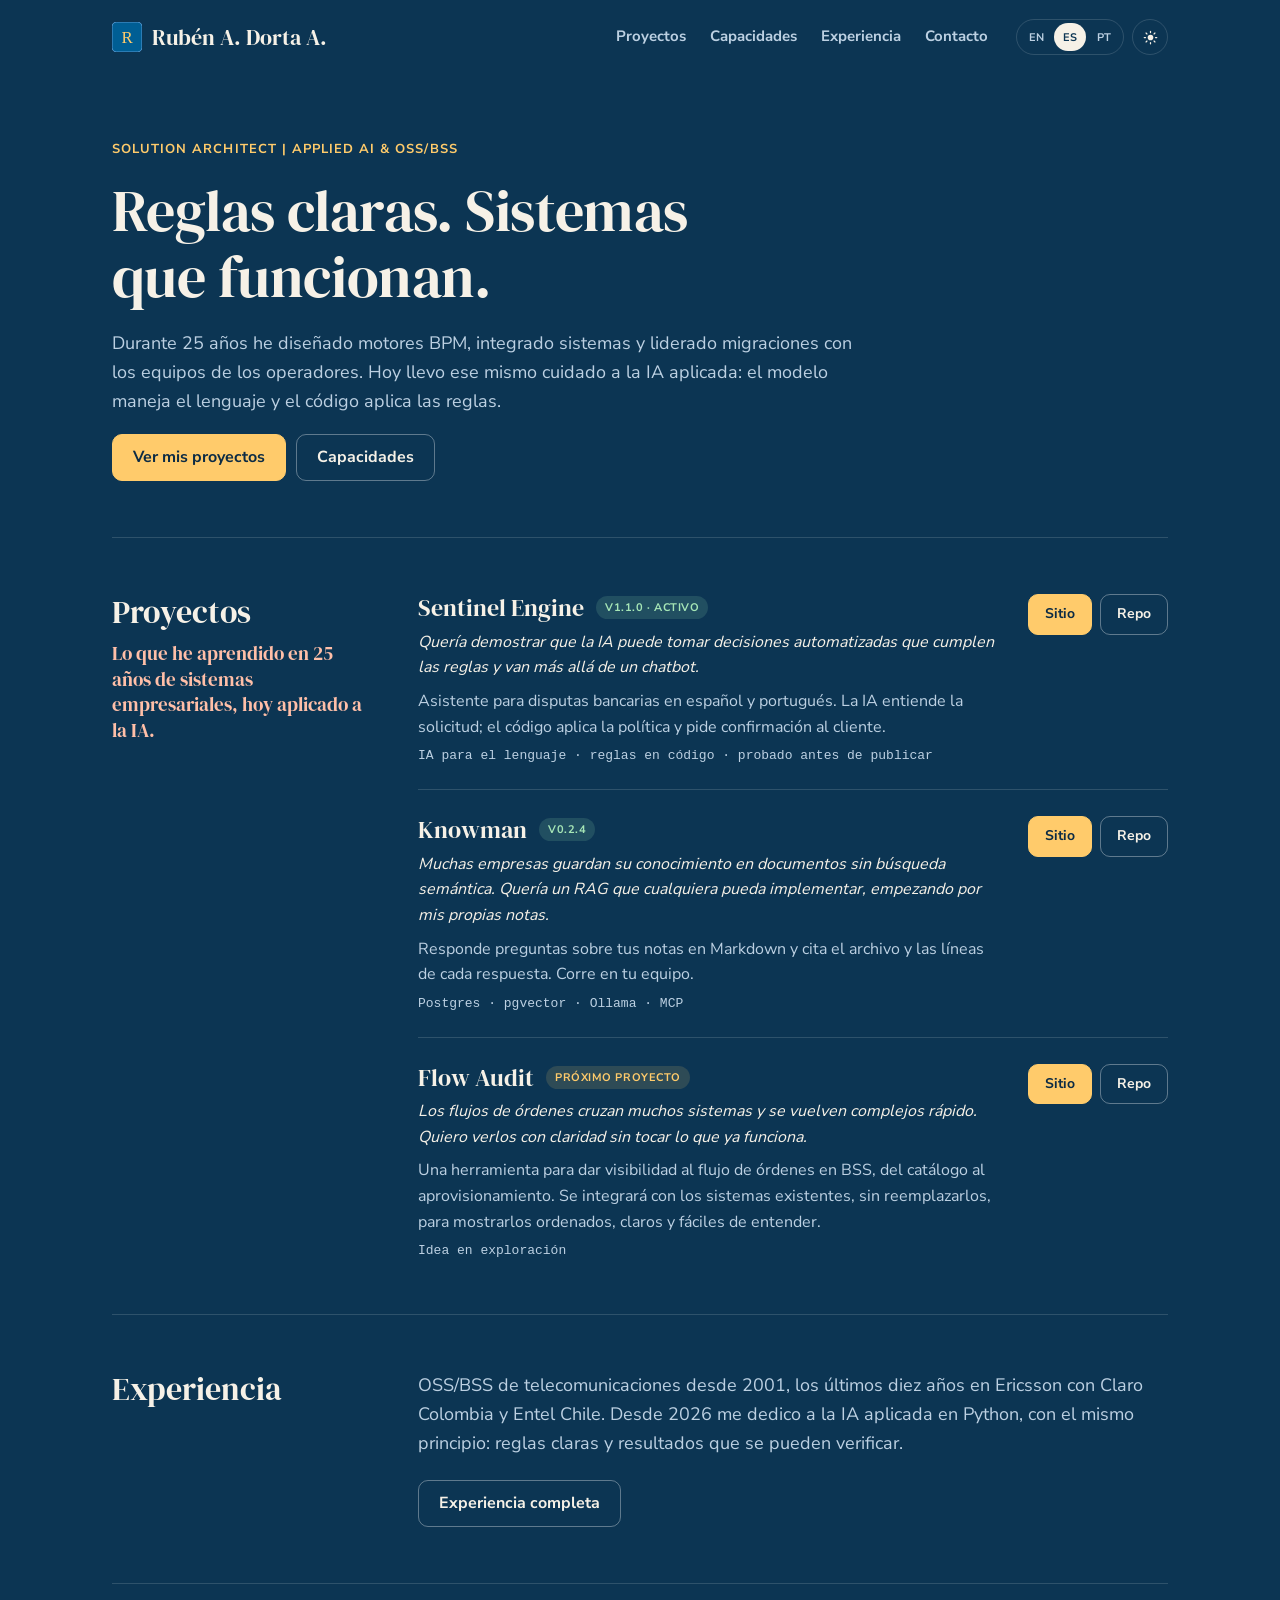
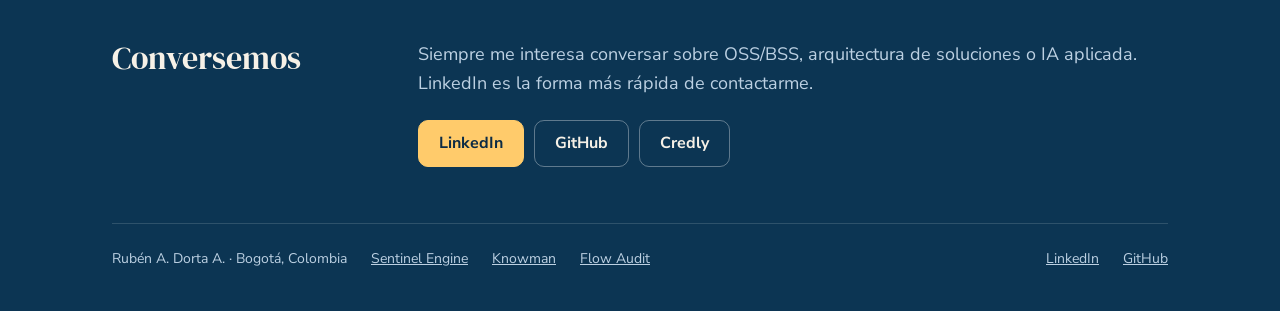
==== commit b3ddbae2: "feat: blue redesign with expertise page and interactive diagrams The site felt like a template: a he" ====
--- a/es-419/index.html
+++ b/es-419/index.html
@@ -1,118 +1,128 @@
 <!doctype html>
-<html lang="es-419">
+<html lang="es-419" data-theme="dark">
 <head>
 <meta charset="utf-8">
 <meta name="viewport" content="width=device-width, initial-scale=1">
 <title>Rubén A. Dorta A. · Solution Architect | Applied AI &amp; OSS/BSS</title>
-<meta name="description" content="Solution Architect en Bogotá. 25 años de OSS/BSS en telecom — catálogo de producto, órdenes, charging y billing, en producción — detrás de agentes de IA, sistemas RAG y evaluaciones en Python: el modelo maneja el lenguaje, las reglas viven en código.">
-<meta name="color-scheme" content="light dark">
+<meta name="description" content="Arquitecto de soluciones con 25 años en OSS/BSS de telecomunicaciones: BPM, integración de sistemas, migraciones de plataforma y trabajo con operadores. Hoy construyo IA aplicada en la que el código aplica las reglas de negocio.">
+<meta property="og:type" content="website">
+<meta property="og:site_name" content="Rubén A. Dorta A.">
+<meta property="og:title" content="Rubén A. Dorta A. · Solution Architect | Applied AI &amp; OSS/BSS">
+<meta property="og:description" content="Arquitecto de soluciones con 25 años en OSS/BSS de telecomunicaciones: BPM, integración de sistemas, migraciones de plataforma y trabajo con operadores. Hoy construyo IA aplicada en la que el código aplica las reglas de negocio.">
+<meta property="og:url" content="https://rdorta27.github.io/es-419/">
+<meta property="og:image" content="https://rdorta27.github.io/og-image.png">
+<meta property="og:image:width" content="1200">
+<meta property="og:image:height" content="630">
+<meta property="og:image:alt" content="Rubén A. Dorta A. · Solution Architect | Applied AI &amp; OSS/BSS">
+<meta property="og:locale" content="es_419">
+<meta property="og:locale:alternate" content="en_US">
+<meta property="og:locale:alternate" content="pt_BR">
+<meta name="twitter:card" content="summary_large_image">
+<meta name="theme-color" content="#0c3553">
 <link rel="icon" href="../favicon.svg" type="image/svg+xml">
 <link rel="stylesheet" href="../style.css">
 <link rel="alternate" hreflang="en" href="https://rdorta27.github.io/">
 <link rel="alternate" hreflang="es-419" href="https://rdorta27.github.io/es-419/">
 <link rel="alternate" hreflang="pt-BR" href="https://rdorta27.github.io/pt-br/">
 <link rel="alternate" hreflang="x-default" href="https://rdorta27.github.io/">
+<script>document.documentElement.classList.add("js");try{if(localStorage.getItem("theme")==="light")document.documentElement.dataset.theme="light"}catch(e){}</script>
+<script src="../site.js" defer></script>
 </head>
 <body>
 <a class="skip" href="#main">Saltar al contenido</a>
 <div class="wrap">
   <header class="top">
-    <a class="logo" href="index.html"><img src="../favicon.svg" width="34" height="34" alt="">Rubén A. Dorta A.</a>
-    <nav aria-label="Principal"><a href="#projects">Proyectos</a><a href="#oss-bss">OSS/BSS</a><a href="#how">Cómo trabajo</a><a href="experience.html">Experiencia</a><a href="#contact">Contacto</a><a class="cta" href="https://github.com/rdorta27">GitHub</a></nav>
-    <nav class="langs" aria-label="Idioma"><a href="../" hreflang="en" lang="en">EN</a><a href="./" hreflang="es-419" lang="es-419" aria-current="true">ES</a><a href="../pt-br/" hreflang="pt-BR" lang="pt-BR">PT</a></nav>
+    <a class="logo" href="index.html"><img src="../favicon.svg" width="30" height="30" alt="">Rubén A. Dorta A.</a>
+    <nav class="main-nav" aria-label="Principal"><a href="#projects">Proyectos</a><a href="expertise.html">Capacidades</a><a href="experience.html">Experiencia</a><a href="#contact">Contacto</a></nav>
+    <div class="tools">
+      <nav class="langs" aria-label="Idioma"><a href="../" hreflang="en" lang="en">EN</a><a href="./" hreflang="es-419" lang="es-419" aria-current="true">ES</a><a href="../pt-br/" hreflang="pt-BR" lang="pt-BR">PT</a></nav>
+      <button class="theme-toggle" type="button" data-to-light="Cambiar a modo claro" data-to-dark="Cambiar a modo oscuro" aria-label="Cambiar a modo claro"><svg class="i-sun" viewBox="0 0 24 24" width="18" height="18" aria-hidden="true"><circle cx="12" cy="12" r="4.5" fill="currentColor"/><path stroke="currentColor" stroke-width="2" stroke-linecap="round" d="M12 2v2M12 20v2M2 12h2M20 12h2M4.9 4.9l1.4 1.4M17.7 17.7l1.4 1.4M4.9 19.1l1.4-1.4M17.7 6.3l1.4-1.4"/></svg><svg class="i-moon" viewBox="0 0 24 24" width="18" height="18" aria-hidden="true"><path fill="currentColor" d="M21 12.8A9 9 0 1 1 11.2 3a7 7 0 0 0 9.8 9.8z"/></svg></button>
+    </div>
   </header>
 
   <main id="main">
-    <section id="home">
-      <span class="eyebrow">Solution Architect | Applied AI &amp; OSS/BSS</span>
-      <h1>Agentes de IA que <span>respetan las reglas</span>.</h1>
-      <p class="lead">Construyo agentes de IA que respetan las reglas de negocio, como construí sistemas de telecomunicaciones durante 25 años. El modelo maneja el lenguaje. Las reglas que importan viven en código, y nada sale antes de pasar una evaluación.</p>
-      <div class="row">
-        <a class="btn" href="#projects">Ver los proyectos</a>
-        <a class="btn alt" href="#how">Cómo trabajo</a>
+    <section id="home" class="hero">
+      <div class="hero-text">
+        <span class="eyebrow">Solution Architect | Applied AI &amp; OSS/BSS</span>
+        <h1>Reglas claras. Sistemas que funcionan.</h1>
+        <p class="lead">Durante 25 años he diseñado motores BPM, integrado sistemas y liderado migraciones con los equipos de los operadores. Hoy llevo ese mismo cuidado a la IA aplicada: el modelo maneja el lenguaje y el código aplica las reglas.</p>
+        <div class="row">
+          <a class="btn" href="#projects">Ver mis proyectos</a>
+          <a class="btn alt" href="expertise.html">Capacidades</a>
+        </div>
       </div>
+      <!-- Avatar: uncomment and add the photo at /avatar.jpg (square, 400×400 or larger).
+      <img class="avatar" src="../avatar.jpg" width="160" height="160" alt="Rubén A. Dorta A.">
+      -->
     </section>
 
-    <section id="projects" aria-labelledby="projects-h">
-      <h2 id="projects-h">Proyectos</h2>
-      <div class="grid two">
-        <article class="card project">
-          <h3><a href="https://rdorta27.github.io/flow-audit-site/">Flow Audit</a></h3>
-          <p>Un banco de trabajo de auditoría para flujos de órdenes BSS. Lee evidencia exportada del catálogo de productos, la gestión de órdenes, el BPM y el aprovisionamiento, reconstruye la ruta de cada orden y reporta dónde se atascan y qué cuesta el trabajo manual. Un CLI local-first, sin servidor.</p>
-          <div class="links"><a href="https://github.com/rdorta27/flow-audit">Repo</a></div>
-          <span class="status">En construcción</span>
+    <section id="projects" class="sec reveal" aria-labelledby="projects-h">
+      <div class="sec-head">
+        <h2 id="projects-h">Proyectos</h2>
+        <p class="thread">Lo que he aprendido en 25 años de sistemas empresariales, hoy aplicado a la IA.</p>
+      </div>
+      <div class="sec-body">
+        <article class="proj">
+          <div class="proj-main">
+            <h3><a href="https://rdorta27.github.io/sentinel-engine-site/">Sentinel Engine</a> <span class="status">v1.1.0 · activo</span></h3>
+            <p class="origin">Quería demostrar que la IA puede tomar decisiones automatizadas que cumplen las reglas y van más allá de un chatbot.</p>
+            <p>Asistente para disputas bancarias en español y portugués. La IA entiende la solicitud; el código aplica la política y pide confirmación al cliente.</p>
+            <p class="stack">IA para el lenguaje · reglas en código · probado antes de publicar</p>
+          </div>
+          <div class="proj-links"><a class="btn sm" href="https://rdorta27.github.io/sentinel-engine-site/">Sitio</a><a class="btn sm alt" href="https://github.com/rdorta27/sentinel-engine">Repo</a></div>
         </article>
-        <article class="card project">
-          <h3><a href="https://rdorta27.github.io/sentinel-engine-site/">Sentinel Engine</a></h3>
-          <p>Un agente de servicio al cliente para disputas de transacciones bancarias, en español y portugués. El cliente menciona un cargo; el asistente verifica los hechos, aplica la política y abre la disputa solo con la confirmación del cliente, o le entrega el caso completo a un asesor.</p>
-          <div class="links"><a href="https://github.com/rdorta27/sentinel-engine">Repo</a></div>
-          <span class="status">v1.1.0 · activo</span>
-          <p class="note">Líder técnico de un equipo de 3 personas. Empezó en el <a href="https://github.com/rdorta27/factored-hackathon-2026-sentinel-engine">Factored AI &amp; Data Hackathon 2026</a>; el desarrollo continúa.</p>
+        <article class="proj">
+          <div class="proj-main">
+            <h3><a href="https://rdorta27.github.io/knowman-site/">Knowman</a> <span class="status">v0.2.4</span></h3>
+            <p class="origin">Muchas empresas guardan su conocimiento en documentos sin búsqueda semántica. Quería un RAG que cualquiera pueda implementar, empezando por mis propias notas.</p>
+            <p>Responde preguntas sobre tus notas en Markdown y cita el archivo y las líneas de cada respuesta. Corre en tu equipo.</p>
+            <p class="stack">Postgres · pgvector · Ollama · MCP</p>
+          </div>
+          <div class="proj-links"><a class="btn sm" href="https://rdorta27.github.io/knowman-site/">Sitio</a><a class="btn sm alt" href="https://github.com/rdorta27/knowman">Repo</a></div>
         </article>
-        <article class="card project">
-          <h3><a href="https://rdorta27.github.io/knowman-site/">Knowman</a></h3>
-          <p>RAG sobre notas en Markdown que responde con los pasajes y las líneas exactas detrás de cada respuesta. Postgres con pgvector para el índice, Ollama para los embeddings, un servidor MCP para agentes y una evaluación de groundedness. Corre por completo en tu máquina.</p>
-          <div class="links"><a href="https://github.com/rdorta27/knowman">Repo</a></div>
-          <span class="status">v0.2.4</span>
+        <article class="proj">
+          <div class="proj-main">
+            <h3><a href="https://rdorta27.github.io/flow-audit-site/">Flow Audit</a> <span class="status building">Próximo proyecto</span></h3>
+            <p class="origin">Los flujos de órdenes cruzan muchos sistemas y se vuelven complejos rápido. Quiero verlos con claridad sin tocar lo que ya funciona.</p>
+            <p>Una herramienta para dar visibilidad al flujo de órdenes en BSS, del catálogo al aprovisionamiento. Se integrará con los sistemas existentes, sin reemplazarlos, para mostrarlos ordenados, claros y fáciles de entender.</p>
+            <p class="stack">Idea en exploración</p>
+          </div>
+          <div class="proj-links"><a class="btn sm" href="https://rdorta27.github.io/flow-audit-site/">Sitio</a><a class="btn sm alt" href="https://github.com/rdorta27/flow-audit">Repo</a></div>
         </article>
       </div>
     </section>
 
-    <section id="oss-bss" aria-labelledby="oss-bss-h">
-      <h2 id="oss-bss-h">OSS/BSS</h2>
-      <p class="lead">Durante 25 años convertí las reglas comerciales de los operadores en sistemas que funcionan: catálogo de producto, órdenes, charging y billing en producción, con Claro Colombia, Entel Chile y Telefónica Venezuela como clientes.</p>
-      <div class="grid two">
-        <div class="card"><h3>Catálogo de producto</h3><p>Diseño de catálogo sobre TM Forum SID con Ericsson Catalog Manager: de más de 2.000 ofertas a 500+, como única fuente de verdad para BSS.</p></div>
-        <div class="card"><h3>Charging y billing</h3><p>Integración del catálogo con Order Care, Charging System y BSCS; liderazgo del frente de catálogo en la migración de 2024 de CBiO 17 a DMP 22.</p></div>
-        <div class="card"><h3>Orquestación de órdenes y BPM</h3><p>Orquestación de órdenes en Oracle OSM para Azteca, ETB y UNE; SIP+ en Telefónica Venezuela, en servicio más de 7 años.</p></div>
-        <div class="card"><h3>Ofertas comerciales y operadores</h3><p>Las ofertas de cada lanzamiento de Claro, requisitos con los equipos de producto y estimaciones para propuestas B2B.</p></div>
+    <section id="experience" class="sec reveal" aria-labelledby="experience-h">
+      <div class="sec-head">
+        <h2 id="experience-h">Experiencia</h2>
       </div>
-      <p class="note">ECM · CBiO · DMP 22 · Order Care · Charging System · BSCS · Oracle OSM · TM Forum SID · Salesforce · SAFe</p>
-      <p class="note"><a href="https://rdorta27.github.io/flow-audit-site/">Flow Audit</a> aplica este dominio: audita los flujos de órdenes que van del catálogo al aprovisionamiento.</p>
-      <div class="row"><a class="btn alt" href="experience.html">Experiencia completa</a></div>
+      <div class="sec-body">
+        <p class="lead">OSS/BSS de telecomunicaciones desde 2001, los últimos diez años en Ericsson con Claro Colombia y Entel Chile. Desde 2026 me dedico a la IA aplicada en Python, con el mismo principio: reglas claras y resultados que se pueden verificar.</p>
+        <div class="row"><a class="btn alt" href="experience.html">Experiencia completa</a></div>
+      </div>
     </section>
 
-    <section id="how" aria-labelledby="how-h">
-      <h2 id="how-h">Cómo trabajo</h2>
-      <div class="grid">
-        <div class="card">
-          <h3>El LLM maneja el lenguaje. Las reglas viven en código.</h3>
-          <p>En Sentinel Engine, el modelo solo etiqueta la intención: el enmascaramiento, la política, la confirmación y la creación del caso son código. En Knowman, un umbral de distancia decide qué cuenta como evidencia; fuera de él, nunca se llama al modelo.</p>
-        </div>
-        <div class="card">
-          <h3>Nada sale antes de pasar una evaluación.</h3>
-          <p>Sentinel Engine sirve un prompt solo después de que una evaluación sellada, sobre datos reservados, supera sus criterios de aceptación. Knowman guarda cada corrida de evaluación, así que una regresión aparece como una caída.</p>
-        </div>
-        <div class="card">
-          <h3>Local-first, con evidencia verificable.</h3>
-          <p>Knowman corre sobre Postgres, pgvector y Ollama en tu propia máquina. Flow Audit trabaja desde exportaciones de evidencia. Sentinel Engine publica corridas congeladas, cada una con sus scripts y un <code>summary.json</code>.</p>
+    <section id="contact" class="sec reveal" aria-labelledby="contact-h">
+      <div class="sec-head">
+        <h2 id="contact-h">Conversemos</h2>
+      </div>
+      <div class="sec-body">
+        <p class="lead">Siempre me interesa conversar sobre OSS/BSS, arquitectura de soluciones o IA aplicada. LinkedIn es la forma más rápida de contactarme.</p>
+        <div class="row">
+          <a class="btn" href="https://www.linkedin.com/in/ruben-a-dorta/">LinkedIn</a>
+          <a class="btn alt" href="https://github.com/rdorta27">GitHub</a>
+          <a class="btn alt" href="https://www.credly.com/users/ruben-dorta/badges">Credly</a>
         </div>
       </div>
     </section>
-
-    <section id="experience" aria-labelledby="experience-h">
-      <h2 id="experience-h">Experiencia</h2>
-      <p class="lead">OSS/BSS en telecomunicaciones desde 2001, los últimos diez años en Ericsson con Claro Colombia: catálogos, órdenes, charging y billing, en producción. Hoy, IA aplicada en Python con la misma regla.</p>
-      <div class="row"><a class="btn alt" href="experience.html">Experiencia completa</a></div>
-    </section>
-
-    <section id="contact" aria-labelledby="contact-h">
-      <h2 id="contact-h">Contacto</h2>
-      <p class="lead">La vía más rápida para contactarme es LinkedIn.</p>
-      <div class="row">
-        <a class="btn" href="https://www.linkedin.com/in/ruben-a-dorta/">LinkedIn</a>
-        <a class="btn alt" href="https://github.com/rdorta27">GitHub</a>
-        <a class="btn alt" href="https://www.credly.com/users/ruben-dorta/badges">Credly</a>
-      </div>
-    </section>
   </main>
-
   <footer>
     <span>Rubén A. Dorta A. · Bogotá, Colombia</span>
-    <a href="https://github.com/rdorta27/flow-audit">Flow Audit</a>
     <a href="https://github.com/rdorta27/sentinel-engine">Sentinel Engine</a>
     <a href="https://github.com/rdorta27/knowman">Knowman</a>
-    <a class="grow" href="https://github.com/rdorta27">GitHub</a>
+    <a href="https://github.com/rdorta27/flow-audit">Flow Audit</a>
+    <a class="grow" href="https://www.linkedin.com/in/ruben-a-dorta/">LinkedIn</a>
+    <a href="https://github.com/rdorta27">GitHub</a>
   </footer>
 </div>
 </body>
--- a/style.css
+++ b/style.css
@@ -1,137 +1,220 @@
 /* Personal site of Rubén Dorta.
-   Theme: "Mediterráneo".
-   Palette: cream background, tile blue, terracotta and gold; the hero carries
-   the theme's color view (azulejo deep blue #005e94). Dark mode from the theme's dark view.
+   Theme: "Mediterráneo", Scandinavian cut. Deep azulejo blue is the default for every
+   visitor; the cream view is the optional light theme (toggle in the header).
    Fonts: DM Serif Display (headings, 400) and Nunito Sans (body), OFL, served from fonts/. */
 
-@font-face {
-  font-family: "DM Serif Display";
-  font-style: normal;
-  font-weight: 400;
-  font-display: swap;
-  src: url("fonts/dm-serif-display/dm-serif-display-400.woff2") format("woff2");
-}
-@font-face {
-  font-family: "Nunito Sans";
-  font-style: normal;
-  font-weight: 400;
-  font-display: swap;
-  src: url("fonts/nunito-sans/nunito-sans-400.woff2") format("woff2");
-}
-@font-face {
-  font-family: "Nunito Sans";
-  font-style: normal;
-  font-weight: 700;
-  font-display: swap;
-  src: url("fonts/nunito-sans/nunito-sans-700.woff2") format("woff2");
-}
+@font-face { font-family: "DM Serif Display"; font-style: normal; font-weight: 400; font-display: swap; src: url("fonts/dm-serif-display/dm-serif-display-400.woff2") format("woff2"); }
+@font-face { font-family: "Nunito Sans"; font-style: normal; font-weight: 400; font-display: swap; src: url("fonts/nunito-sans/nunito-sans-400.woff2") format("woff2"); }
+@font-face { font-family: "Nunito Sans"; font-style: normal; font-weight: 700; font-display: swap; src: url("fonts/nunito-sans/nunito-sans-700.woff2") format("woff2"); }
 
 :root {
-  --bg: #faf6ee; --card: #ffffff; --ink: #1b2a3a; --muted: #5d6b7a;
-  --line: #c9c9c9; --line-strong: #939393;
-  --brand: #1f6fa8; --brand-hover: #0d669f; --on-brand: #ffffff;
-  --deep: #005e94; --deep-card: #2c74ac; --deep-border: #5c9ed8;
-  --accent: #936900; --accent-hover: #805b00; --tile-accent: #fff2e3;
-  --secondary: #bd4d36;
-  --ok: #1f7a3d; --ok-bg: #d9eed7;
-  --focus: #936900;
+  --bg: #0c3553; --surface: #103f62; --surface-2: #164c74; --ink: #f6f1e7; --muted: #bcd0e2;
+  --line: rgba(255, 255, 255, 0.14); --line-strong: rgba(255, 255, 255, 0.34);
+  --brand: #ffcb6b; --brand-hover: #ffd88a; --on-brand: #0c2b44;
+  --accent: #ffd27f; --accent-hover: #ffe2a8; --secondary: #ffbfa8;
+  --ok: #a6e6b6; --ok-bg: rgba(166, 230, 182, 0.14); --warn: #ffcb6b; --warn-bg: rgba(255, 203, 107, 0.14);
+  --focus: #ffcb6b;
   --serif: "DM Serif Display", Georgia, serif;
   --sans: "Nunito Sans", system-ui, -apple-system, "Segoe UI", Roboto, Arial, sans-serif;
   --mono: ui-monospace, "Liberation Mono", Menlo, Consolas, monospace;
   --radius: 10px;
-  --shadow: 0 1px 2px rgba(0, 0, 0, 0.08), 0 6px 18px rgba(0, 0, 0, 0.06);
-  --shadow-strong: 0 2px 4px rgba(0, 0, 0, 0.10), 0 12px 32px rgba(0, 0, 0, 0.10);
-}
-@media (prefers-color-scheme: dark) {
-  :root:not([data-theme="light"]) {
-    --bg: #10202e; --card: #182c3d; --ink: #f3ece0; --muted: #b1c1d4;
-    --line: #3a4a59; --line-strong: #6a7a8b;
-    --brand: #5fa8d8; --brand-hover: #68b1e1; --on-brand: #000000;
-    --deep: #005e94; --deep-card: #2c74ac; --deep-border: #97ccff;
-    --accent: #f2c14e; --accent-hover: #fac855; --tile-accent: #43321a;
-    --secondary: #e07a5f;
-    --ok: #4ca360; --ok-bg: #283929;
-    --focus: #f2c14e;
-    --shadow: none; --shadow-strong: none;
-  }
-}
+  color-scheme: dark;
+}
+:root[data-theme="light"] {
+  --bg: #faf6ee; --surface: #ffffff; --surface-2: #f2ece0; --ink: #16222f; --muted: #46525f;
+  --line: #d8d0bf; --line-strong: #8f8674;
+  --brand: #1a5f93; --brand-hover: #134d79; --on-brand: #ffffff;
+  --accent: #7d5900; --accent-hover: #664900; --secondary: #a63f2a;
+  --ok: #1a6b35; --ok-bg: #dcefd9; --warn: #6e4f00; --warn-bg: #fbecd2;
+  --focus: #936900;
+  color-scheme: light;
+}
+
 *, *::before, *::after { box-sizing: border-box; }
 html { scroll-behavior: smooth; }
-body { margin: 0; background: var(--bg); color: var(--ink); font: 400 16px/1.6 var(--sans); }
-::selection { background: #f2bd58; }
+body { margin: 0; background: var(--bg); color: var(--ink); font: 400 16px/1.6 var(--sans); transition: background-color .3s ease, color .3s ease; }
+::selection { background: #f2bd58; color: #10202e; }
 a { color: var(--accent); }
 a:hover { color: var(--accent-hover); }
-:focus-visible { outline: 2px solid var(--focus); outline-offset: 2px; }
+:focus-visible { outline: 2px solid var(--focus); outline-offset: 3px; }
 .skip { position: absolute; left: -999px; top: 8px; background: var(--brand); color: var(--on-brand); padding: 8px 14px; border-radius: var(--radius); z-index: 10; }
 .skip:focus { left: 8px; }
 .wrap { max-width: 1120px; margin: 0 auto; padding: 0 32px; }
-@media (max-width: 520px) { .wrap { padding: 0 16px; } }
-
-header.top { display: flex; align-items: center; gap: 12px 20px; padding: 20px 0; flex-wrap: wrap; }
-.logo { display: flex; align-items: center; gap: 10px; font: 400 24px var(--serif); color: var(--ink); text-decoration: none; }
-nav { margin-left: auto; display: flex; gap: 6px 20px; flex-wrap: wrap; font-weight: 600; font-size: 15px; align-items: center; }
-nav a { text-decoration: none; padding: 8px 0; }
-.langs { display: inline-flex; gap: 4px; margin-left: 0; }
-.langs a { display: inline-flex; align-items: center; justify-content: center; min-height: 44px; min-width: 44px; padding: 0 10px; border: 1px solid var(--line); border-radius: 999px; background: var(--card); font: 700 13px var(--sans); text-decoration: none; color: var(--ink); }
-.langs a:hover { border-color: var(--line-strong); color: var(--ink); }
-.langs a[aria-current="true"] { background: var(--brand); border-color: var(--brand); color: var(--on-brand); }
-nav a.cta, .btn { display: inline-flex; align-items: center; min-height: 44px; padding: 10px 20px; border-radius: var(--radius); background: var(--brand); color: var(--on-brand); font-weight: 700; text-decoration: none; }
-nav a.cta:hover, .btn:hover { background: var(--brand-hover); color: var(--on-brand); }
-.btn.alt { background: var(--card); color: var(--ink); border: 1px solid var(--line); font-weight: 600; }
-.btn.alt:hover { background: var(--card); color: var(--ink); border-color: var(--line-strong); }
-
-.eyebrow { display: inline-block; font-size: 12px; font-weight: 700; letter-spacing: .06em; text-transform: uppercase; padding: 5px 12px; border-radius: var(--radius); background: var(--tile-accent); color: var(--accent); }
-h1, h2, h3 { font-family: var(--serif); font-weight: 400; line-height: 1.2; margin: 0; }
-h1 { font-size: clamp(34px, 6vw, 56px); }
-h2 { font-size: clamp(26px, 4vw, 30px); }
+
+h1, h2, h3 { font-family: var(--serif); font-weight: 400; line-height: 1.15; margin: 0; text-wrap: balance; }
+h1 { font-size: clamp(36px, 5.2vw, 58px); letter-spacing: -0.01em; }
+h2 { font-size: clamp(26px, 3.2vw, 32px); }
 h3 { font-size: 20px; }
-.lead { font-size: 19px; color: var(--muted); max-width: 620px; margin: 0; }
-section { padding: 30px 0 40px; display: flex; flex-direction: column; gap: 18px; }
-
-/* Hero: the theme's color view — the deep azulejo band */
-#home, .band {
-  background: var(--deep); color: #ffffff; border: 1px solid var(--deep-border);
-  border-radius: var(--radius); box-shadow: var(--shadow);
-  margin-top: 16px; padding: 40px 30px; gap: 16px;
-}
-#home .lead, .band .lead { color: #ffffff; opacity: .85; }
-#home a, .band a { color: var(--tile-accent); }
-#home a:hover, .band a:hover { color: #fff5ea; }
-#home .eyebrow, .band .eyebrow { background: var(--deep-card); color: #ffcb6b; }
-/* Buttons on the azulejo band: the theme's color-view components. */
-#home .btn, .band .btn { background: #eef5ff; color: #000000; }
-#home .btn:hover, .band .btn:hover { background: #f0f6ff; color: #000000; }
-#home .btn.alt, .band .btn.alt { background: transparent; color: #ffffff; border: 1px solid var(--deep-border); }
-#home .btn.alt:hover, .band .btn.alt:hover { background: rgba(255, 255, 255, 0.10); color: #ffffff; border-color: #ffffff; }
-
-/* Reverse-chronological timeline for the full experience page */
-.timeline { list-style: none; margin: 0; padding: 4px 0 4px 22px; border-left: 2px solid var(--line-strong); display: flex; flex-direction: column; gap: 30px; }
+p, li { text-wrap: pretty; }
+:lang(es), :lang(pt) { hyphens: auto; }
+.lead { font-size: 18px; line-height: 1.6; color: var(--muted); margin: 0; }
+.note { font-size: 14px; color: var(--muted); margin: 0; }
+code { font-family: var(--mono); font-size: .9em; overflow-wrap: anywhere; }
+.row { display: flex; flex-wrap: wrap; gap: 10px; }
+
+/* Header: logo, four links, then language and theme tools */
+header.top { position: sticky; top: 0; z-index: 5; display: flex; align-items: center; gap: 12px 28px; padding: 14px 0; flex-wrap: wrap; background: var(--bg); border-bottom: 1px solid transparent; transition: border-color .2s ease, background-color .3s ease; }
+header.top.stuck { border-bottom-color: var(--line); }
+/* Full-width background without widening the page */
+header.top { box-shadow: 0 0 0 100vmax var(--bg); clip-path: inset(0 -100vmax); }
+[id] { scroll-margin-top: 96px; }
+.logo { display: flex; align-items: center; gap: 10px; font: 400 22px var(--serif); color: var(--ink); text-decoration: none; }
+.logo:hover { color: var(--ink); }
+.main-nav { margin-left: auto; display: flex; gap: 4px 24px; flex-wrap: wrap; font-weight: 700; font-size: 15px; }
+.main-nav a { color: var(--muted); text-decoration: none; padding: 10px 0; border-bottom: 2px solid transparent; }
+.main-nav a:hover { color: var(--ink); }
+.main-nav a[aria-current] { color: var(--ink); border-bottom-color: var(--brand); }
+.tools { display: flex; align-items: center; gap: 8px; }
+.langs { display: inline-flex; gap: 2px; padding: 3px; border: 1px solid var(--line); border-radius: 999px; }
+.langs a { display: inline-flex; align-items: center; justify-content: center; min-height: 28px; min-width: 32px; padding: 0 6px; border-radius: 999px; font: 700 11px var(--sans); text-decoration: none; color: var(--muted); }
+.langs a:hover { color: var(--ink); }
+.langs a[aria-current="true"] { background: var(--ink); color: var(--bg); }
+.theme-toggle { display: inline-flex; align-items: center; justify-content: center; width: 36px; height: 36px; padding: 0; border: 1px solid var(--line); border-radius: 999px; background: transparent; color: var(--ink); cursor: pointer; }
+.theme-toggle:hover { border-color: var(--line-strong); }
+.theme-toggle svg { width: 15px; height: 15px; }
+.theme-toggle .i-moon { display: none; }
+:root[data-theme="light"] .theme-toggle .i-moon { display: block; }
+:root[data-theme="light"] .theme-toggle .i-sun { display: none; }
+
+/* Buttons */
+.btn { display: inline-flex; align-items: center; min-height: 44px; padding: 10px 20px; border-radius: var(--radius); background: var(--brand); color: var(--on-brand); font-weight: 700; text-decoration: none; border: 1px solid var(--brand); transition: background-color .2s ease, border-color .2s ease; }
+.btn:hover { background: var(--brand-hover); border-color: var(--brand-hover); color: var(--on-brand); }
+.btn.alt { background: transparent; color: var(--ink); border-color: var(--line-strong); }
+.btn.alt:hover { background: transparent; color: var(--ink); border-color: var(--ink); }
+.btn.sm { min-height: 40px; padding: 8px 16px; font-size: 14px; }
+
+/* Hero: no box, the page itself is the color */
+.hero { display: grid; grid-template-columns: 1fr; gap: 28px 48px; padding: 64px 0 56px; }
+.hero.small { padding: 48px 0 40px; }
+.hero-text { display: flex; flex-direction: column; gap: 18px; max-width: 760px; }
+.eyebrow { font-size: 13px; font-weight: 700; letter-spacing: .08em; text-transform: uppercase; color: var(--brand); }
+.hero:has(.avatar) { grid-template-columns: 1fr auto; }
+.hero:has(.avatar) .stats { grid-column: 1 / -1; }
+.avatar { width: 160px; height: 160px; border-radius: 999px; object-fit: cover; border: 3px solid var(--line-strong); }
+.stats { display: grid; grid-template-columns: repeat(3, minmax(0, 1fr)); gap: 24px; margin: 8px 0 0; padding-top: 24px; border-top: 1px solid var(--line); }
+.stats div { display: flex; flex-direction: column; gap: 4px; }
+.stats dt { font: 400 clamp(32px, 4vw, 44px)/1 var(--serif); color: var(--ink); font-variant-numeric: tabular-nums; }
+.stats dd { margin: 0; color: var(--muted); font-size: 15px; }
+
+/* Sections: title column on the left (sticky), content on the right */
+.sec { display: grid; grid-template-columns: 250px minmax(0, 1fr); gap: 20px 56px; padding: 56px 0; border-top: 1px solid var(--line); }
+.sec-head { position: sticky; top: 96px; align-self: start; display: flex; flex-direction: column; gap: 10px; }
+.sec-body { display: flex; flex-direction: column; gap: 22px; min-width: 0; }
+.thread { margin: 0; font: 400 19px/1.35 var(--serif); color: var(--secondary); }
+.sec.cta { grid-template-columns: 1fr; }
+
+/* Projects as rows separated by hairlines */
+.proj { display: grid; grid-template-columns: minmax(0, 1fr) auto; gap: 16px 32px; padding: 0 0 26px; border-bottom: 1px solid var(--line); }
+.proj + .proj { padding-top: 4px; }
+.proj:last-child { border-bottom: 0; padding-bottom: 0; }
+.proj-main { display: flex; flex-direction: column; gap: 8px; }
+.proj h3 { font-size: 24px; display: flex; align-items: center; flex-wrap: wrap; gap: 6px 12px; }
+.proj h3 a { color: var(--ink); text-decoration: none; }
+.proj h3 a:hover { color: var(--accent); }
+.proj p { margin: 0; color: var(--muted); }
+.proj p.origin { color: var(--ink); font-style: italic; }
+.proj p.stack { font: 13px var(--mono); color: var(--muted); }
+.proj-links { display: flex; gap: 8px; align-items: flex-start; }
+.status { font: 700 11px var(--sans); letter-spacing: .05em; text-transform: uppercase; padding: 4px 9px; border-radius: 999px; background: var(--ok-bg); color: var(--ok); }
+.status.building { background: var(--warn-bg); color: var(--warn); }
+
+/* Lists of capabilities: two columns, hairline on top */
+.items { list-style: none; margin: 0; padding: 0; display: grid; grid-template-columns: repeat(2, minmax(0, 1fr)); gap: 22px 32px; }
+.items.cols3 { grid-template-columns: repeat(3, minmax(0, 1fr)); }
+.items li { display: flex; flex-direction: column; gap: 6px; padding-top: 14px; border-top: 1px solid var(--line-strong); }
+.items h3 { font: 700 16px/1.35 var(--sans); }
+.items p { margin: 0; color: var(--muted); font-size: 15px; }
+
+/* Interactive diagrams: a step line with selectable nodes and a detail panel */
+.diagram { display: flex; flex-direction: column; gap: 14px; }
+.flow { --steps: 5; list-style: none; margin: 0; padding: 0; display: grid; grid-template-columns: repeat(var(--steps), minmax(0, 1fr)); position: relative; }
+.flow li { position: relative; }
+.flow button { position: relative; width: 100%; min-height: 44px; text-align: left; background: transparent; border: 0; border-top: 2px solid var(--line-strong); padding: 16px 10px 4px 0; color: var(--muted); font: 700 15px/1.3 var(--sans); cursor: pointer; transition: color .2s ease, border-color .3s ease; }
+.flow button::before { content: ""; position: absolute; top: -8px; left: 0; width: 14px; height: 14px; border-radius: 999px; background: var(--bg); border: 2px solid var(--line-strong); transition: background-color .3s ease, border-color .3s ease, transform .3s ease; }
+.flow button .n { display: block; font: 12px var(--mono); margin-bottom: 2px; }
+.flow button:hover { color: var(--ink); }
+.flow button.done { border-top-color: var(--brand); }
+.flow button.done::before { border-color: var(--brand); }
+.flow button[aria-selected="true"] { color: var(--ink); border-top-color: var(--brand); }
+.flow button[aria-selected="true"]::before { background: var(--brand); border-color: var(--brand); transform: scale(1.25); }
+.panel { padding: 20px 24px; background: var(--surface); border: 1px solid var(--line); border-radius: var(--radius); }
+.panel p { margin: 0; color: var(--ink); }
+.js .panel { animation: fade .35s ease; }
+.panel .cols { display: grid; grid-template-columns: repeat(2, minmax(0, 1fr)); gap: 20px 32px; }
+.panel h3 { font: 700 12px var(--sans); letter-spacing: .08em; text-transform: uppercase; color: var(--muted); margin-bottom: 6px; }
+.panel .ai h3 { color: var(--secondary); }
+.layer-toggle { align-self: flex-start; min-height: 40px; padding: 6px 14px; border-radius: 999px; border: 1px dashed var(--secondary); background: transparent; color: var(--secondary); font: 700 13px var(--sans); cursor: pointer; }
+.layer-toggle[aria-pressed="true"] { background: var(--secondary); color: var(--bg); border-style: solid; }
+/* AI layer: a lane aligned with the stages, hidden until toggled (only with JS) */
+.diagram-head { display: flex; align-items: center; flex-wrap: wrap; gap: 8px 16px; }
+.legend { margin: 0; font-size: 14px; color: var(--muted); }
+.ai-lane { display: grid; grid-template-columns: repeat(5, minmax(0, 1fr)); gap: 8px; padding-top: 12px; border-top: 1px dashed var(--secondary); }
+.lane-item { min-width: 0; padding: 6px 12px; border-radius: 999px; border: 1px solid var(--secondary); color: var(--secondary); font: 700 13px var(--sans); white-space: nowrap; overflow: hidden; text-overflow: ellipsis; transition: background-color .25s ease, color .25s ease; }
+.lane-item.soon { border-style: dashed; text-align: center; opacity: .8; }
+.lane-item.active { background: var(--secondary); color: var(--bg); opacity: 1; }
+.js [data-layered]:not(.layer-on) .ai-lane, .js [data-layered]:not(.layer-on) .legend, .js [data-layered]:not(.layer-on) .panel .ai { display: none; }
+.layer-on .ai-lane, .layer-on .legend, .layer-on .panel .ai { animation: fade .4s ease; }
+.js [data-layered]:not(.layer-on) .panel .cols { grid-template-columns: 1fr; }
+@keyframes fade { from { opacity: 0; transform: translateY(6px); } to { opacity: 1; transform: none; } }
+
+/* Experience timeline: the line fills with the scroll (site.js sets --progress) */
+.timeline-sec { padding: 24px 0 40px; border-top: 1px solid var(--line); }
+.timeline { position: relative; list-style: none; margin: 0; padding: 8px 0 8px 26px; border-left: 2px solid var(--line); display: flex; flex-direction: column; gap: 36px; max-width: 820px; }
+.timeline::before { content: ""; position: absolute; left: -2px; top: 0; width: 2px; height: calc(var(--progress, 1) * 100%); background: var(--brand); }
 .timeline .entry { position: relative; display: flex; flex-direction: column; gap: 6px; }
-.timeline .entry::before { content: ""; position: absolute; left: -29px; top: 7px; width: 12px; height: 12px; border-radius: 999px; background: var(--brand); box-shadow: 0 0 0 3px var(--bg); }
-.entry .role { font: 400 22px var(--serif); margin: 0; color: var(--ink); }
-.entry .meta { color: var(--muted); font-weight: 700; font-size: 14px; }
-.entry .context { margin: 0; color: var(--muted); font-size: 15px; }
-.entry .context b { color: var(--ink); }
-
-.grid { display: grid; grid-template-columns: repeat(auto-fit, minmax(260px, 1fr)); gap: 20px; }
-.grid.two { grid-template-columns: repeat(auto-fit, minmax(300px, 1fr)); }
-.card { background: var(--card); border: 1px solid var(--line); border-top: 3px solid var(--brand); border-radius: var(--radius); padding: 30px; display: flex; flex-direction: column; gap: 10px; min-width: 0; box-shadow: var(--shadow); }
-.card p { margin: 0; color: var(--muted); font-size: 15px; line-height: 1.6; }
-.card h3 { font-size: 22px; }
-.card h3 a { color: var(--ink); text-decoration: underline; text-decoration-color: var(--secondary); text-decoration-thickness: 2px; text-underline-offset: 4px; }
-.card h3 a:hover { color: var(--accent); }
-.card .links { display: flex; gap: 16px; font-weight: 700; font-size: 15px; }
-.card .links a { text-decoration: none; border-bottom: 1px solid var(--line); }
-.card .links a:hover { border-bottom-color: var(--accent); }
-.card p.note { font-size: 14px; }
-.card p.note a { text-decoration: underline; }
-.status { align-self: flex-start; font-size: 12px; font-weight: 700; letter-spacing: .04em; text-transform: uppercase; padding: 3px 9px; border-radius: 999px; background: var(--ok-bg); color: var(--ok); }
-code { font-family: var(--mono); font-size: .9em; overflow-wrap: anywhere; }
-.note { font-size: 14px; color: var(--muted); margin: 0; }
-
-footer { border-top: 1px solid var(--line); margin-top: 16px; padding: 24px 0 40px; display: flex; gap: 12px 24px; flex-wrap: wrap; font-size: 14px; color: var(--muted); }
+.timeline .entry::before { content: ""; position: absolute; left: -34px; top: 8px; width: 12px; height: 12px; border-radius: 999px; background: var(--brand); box-shadow: 0 0 0 4px var(--bg); transition: transform .3s ease; }
+.timeline ul { margin: 4px 0 0; padding-left: 20px; color: var(--muted); }
+.timeline ul li + li { margin-top: 4px; }
+.entry .role { font: 400 22px var(--serif); }
+.entry .meta { color: var(--brand); font: 700 13px var(--mono); }
+.entry .context { margin: 0; color: var(--muted); }
+
+/* Reveal on scroll (only with JS; without it everything is visible) */
+.js .reveal, .js .timeline .entry { opacity: 0; transform: translateY(16px); transition: opacity .6s ease, transform .6s ease; }
+.js .reveal.in, .js .timeline .entry.in { opacity: 1; transform: none; }
+.js .timeline .entry:not(.in)::before { transform: scale(.5); }
+
+footer { border-top: 1px solid var(--line); padding: 24px 0 40px; display: flex; gap: 12px 24px; flex-wrap: wrap; font-size: 14px; color: var(--muted); }
 footer a { color: var(--muted); }
-footer a:hover { color: var(--accent); }
+footer a:hover { color: var(--ink); }
 footer .grow { margin-left: auto; }
-@media (max-width: 520px) { .grow { margin-left: 0; } .lead { font-size: 17px; } .langs a { min-width: 0; padding: 0 8px; font-size: 12px; } }
-@media (prefers-reduced-motion: reduce) { html { scroll-behavior: auto; } }
+
+@media (max-width: 860px) {
+  .sec { grid-template-columns: 1fr; padding: 44px 0; }
+  .sec-head { position: static; }
+  .items.cols3 { grid-template-columns: 1fr; }
+  .proj { grid-template-columns: 1fr; }
+  .flow { grid-template-columns: 1fr; }
+  .ai-lane { display: none !important; }
+  .flow button { border-top: 0; border-left: 2px solid var(--line-strong); padding: 10px 0 10px 22px; }
+  .flow button::before { top: 16px; left: -8px; }
+  .flow button.done, .flow button[aria-selected="true"] { border-left-color: var(--brand); }
+  .main-nav { margin-left: 0; order: 3; width: 100%; }
+  .tools { margin-left: auto; }
+}
+@media (max-width: 600px) {
+  .wrap { padding: 0 16px; }
+  .items, .panel .cols, .stats { grid-template-columns: 1fr; }
+  .hero { padding: 40px 0; }
+  .hero:has(.avatar) { grid-template-columns: 1fr; }
+  .hero .avatar { order: -1; width: 96px; height: 96px; }
+  .lead { font-size: 17px; }
+  .main-nav { gap: 4px 14px; font-size: 14px; }
+  footer .grow { margin-left: 0; }
+}
+@media (prefers-reduced-motion: reduce) {
+  html { scroll-behavior: auto; }
+  *, *::before, *::after { animation: none !important; transition: none !important; }
+  .js .reveal, .js .timeline .entry { opacity: 1; transform: none; }
+}
+
+/* Subheadings inside a section (diagram titles) */
+.sec-body h3.sub { font-size: 22px; margin-top: 8px; }
+.sec-body h3.sub + .note { margin-top: -14px; }
+/* Learning: year on the left, course on the right */
+.years { list-style: none; margin: 0; padding: 0; display: flex; flex-direction: column; }
+.years li { display: grid; grid-template-columns: 120px minmax(0, 1fr); gap: 4px 24px; padding: 12px 0; border-top: 1px solid var(--line); }
+.years li:last-child { border-bottom: 1px solid var(--line); }
+.years .year { font: 700 13px/1.9 var(--mono); color: var(--brand); }
+.years p { margin: 0; color: var(--ink); }
+@media (max-width: 600px) { .years li { grid-template-columns: 1fr; } }
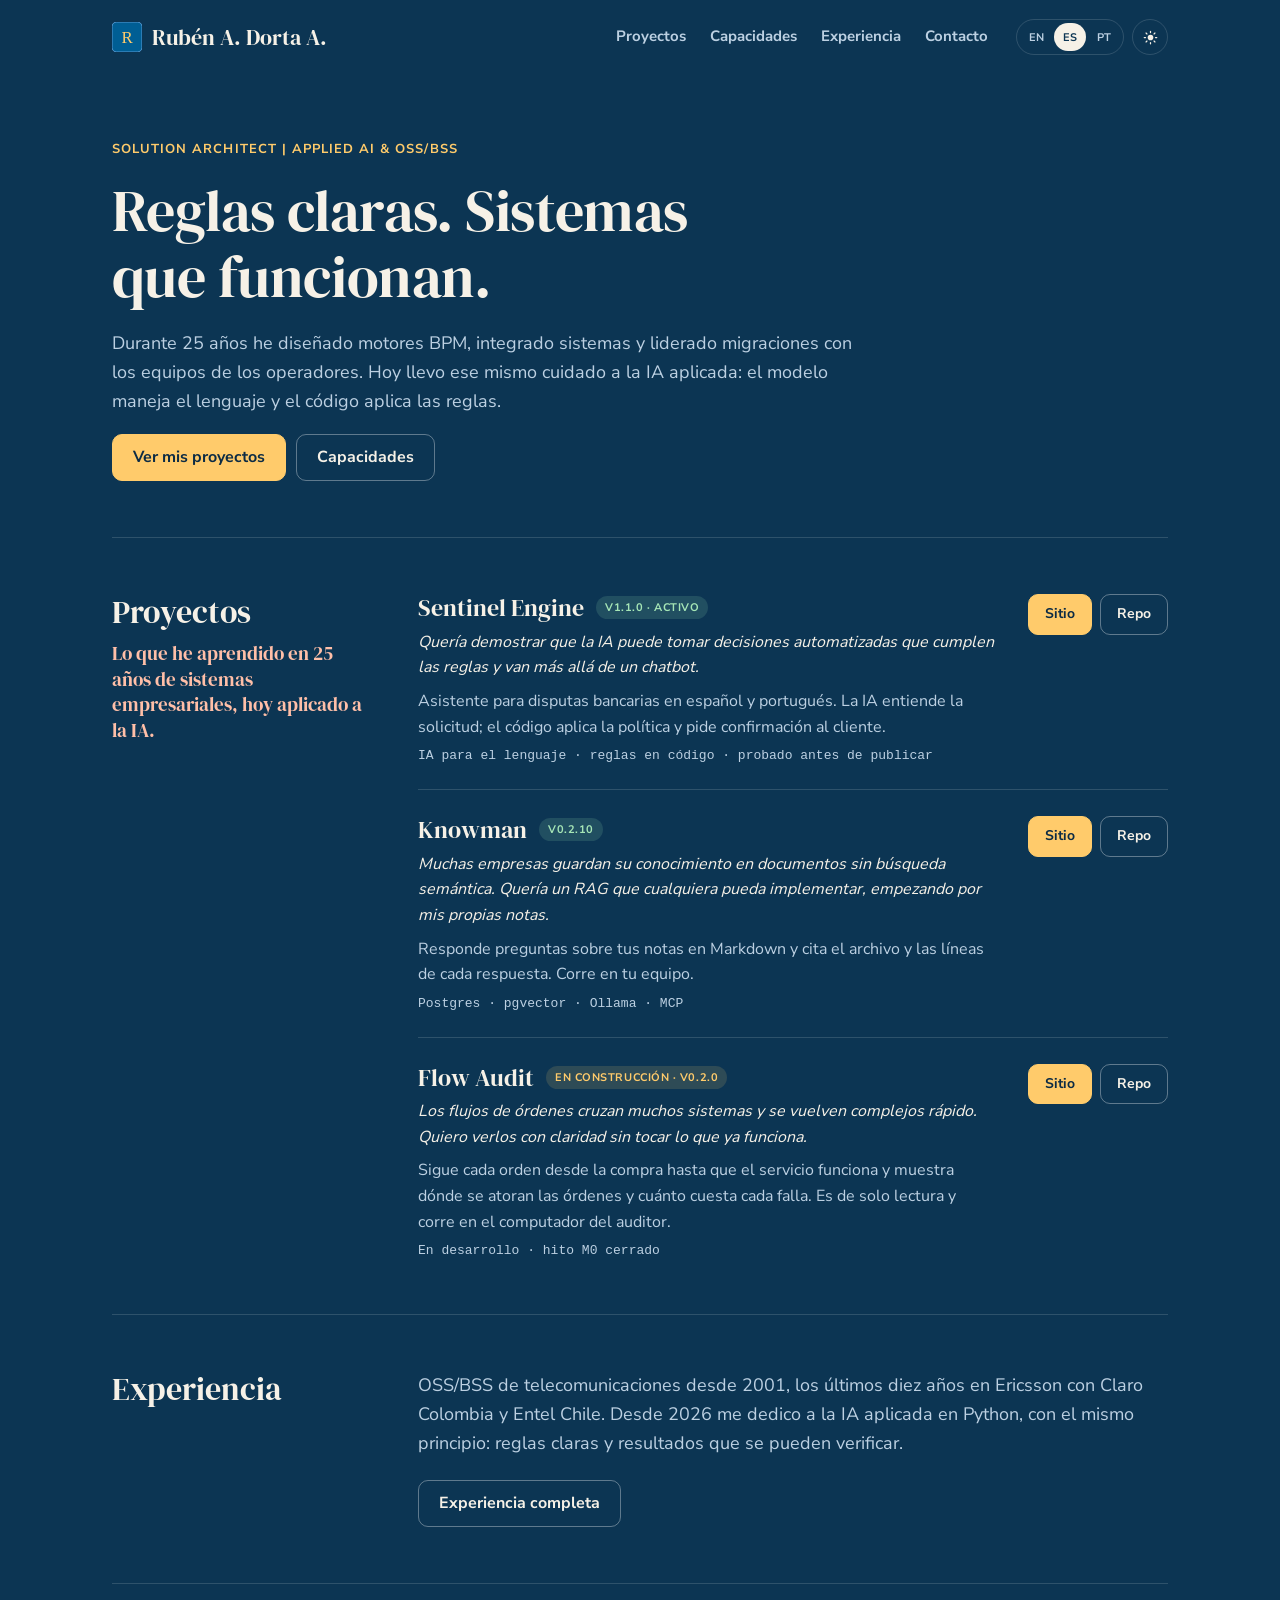
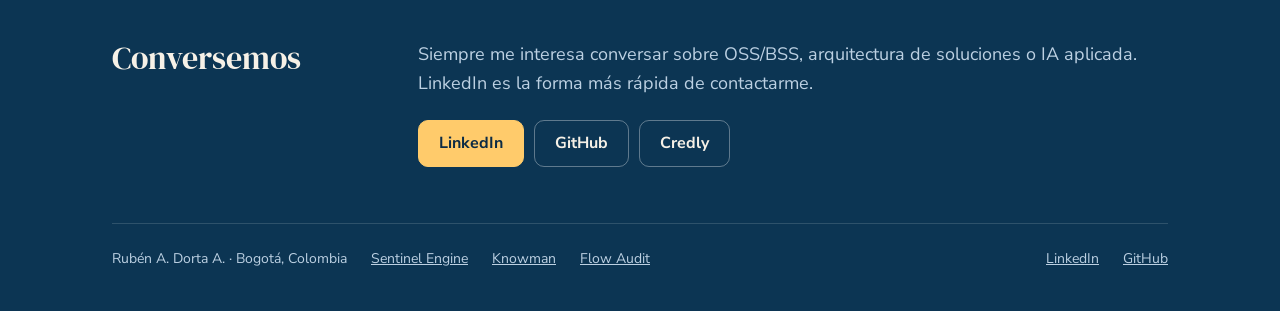
==== commit a0f5d833: "feat: flow audit under construction and new knowman version on cards The project cards still present" ====
--- a/es-419/index.html
+++ b/es-419/index.html
@@ -73,7 +73,7 @@
         </article>
         <article class="proj">
           <div class="proj-main">
-            <h3><a href="https://rdorta27.github.io/knowman-site/">Knowman</a> <span class="status">v0.2.4</span></h3>
+            <h3><a href="https://rdorta27.github.io/knowman-site/">Knowman</a> <span class="status">v0.2.10</span></h3>
             <p class="origin">Muchas empresas guardan su conocimiento en documentos sin búsqueda semántica. Quería un RAG que cualquiera pueda implementar, empezando por mis propias notas.</p>
             <p>Responde preguntas sobre tus notas en Markdown y cita el archivo y las líneas de cada respuesta. Corre en tu equipo.</p>
             <p class="stack">Postgres · pgvector · Ollama · MCP</p>
@@ -82,10 +82,10 @@
         </article>
         <article class="proj">
           <div class="proj-main">
-            <h3><a href="https://rdorta27.github.io/flow-audit-site/">Flow Audit</a> <span class="status building">Próximo proyecto</span></h3>
+            <h3><a href="https://rdorta27.github.io/flow-audit-site/">Flow Audit</a> <span class="status building">En construcción · v0.2.0</span></h3>
             <p class="origin">Los flujos de órdenes cruzan muchos sistemas y se vuelven complejos rápido. Quiero verlos con claridad sin tocar lo que ya funciona.</p>
-            <p>Una herramienta para dar visibilidad al flujo de órdenes en BSS, del catálogo al aprovisionamiento. Se integrará con los sistemas existentes, sin reemplazarlos, para mostrarlos ordenados, claros y fáciles de entender.</p>
-            <p class="stack">Idea en exploración</p>
+            <p>Sigue cada orden desde la compra hasta que el servicio funciona y muestra dónde se atoran las órdenes y cuánto cuesta cada falla. Es de solo lectura y corre en el computador del auditor.</p>
+            <p class="stack">En desarrollo · hito M0 cerrado</p>
           </div>
           <div class="proj-links"><a class="btn sm" href="https://rdorta27.github.io/flow-audit-site/">Sitio</a><a class="btn sm alt" href="https://github.com/rdorta27/flow-audit">Repo</a></div>
         </article>
